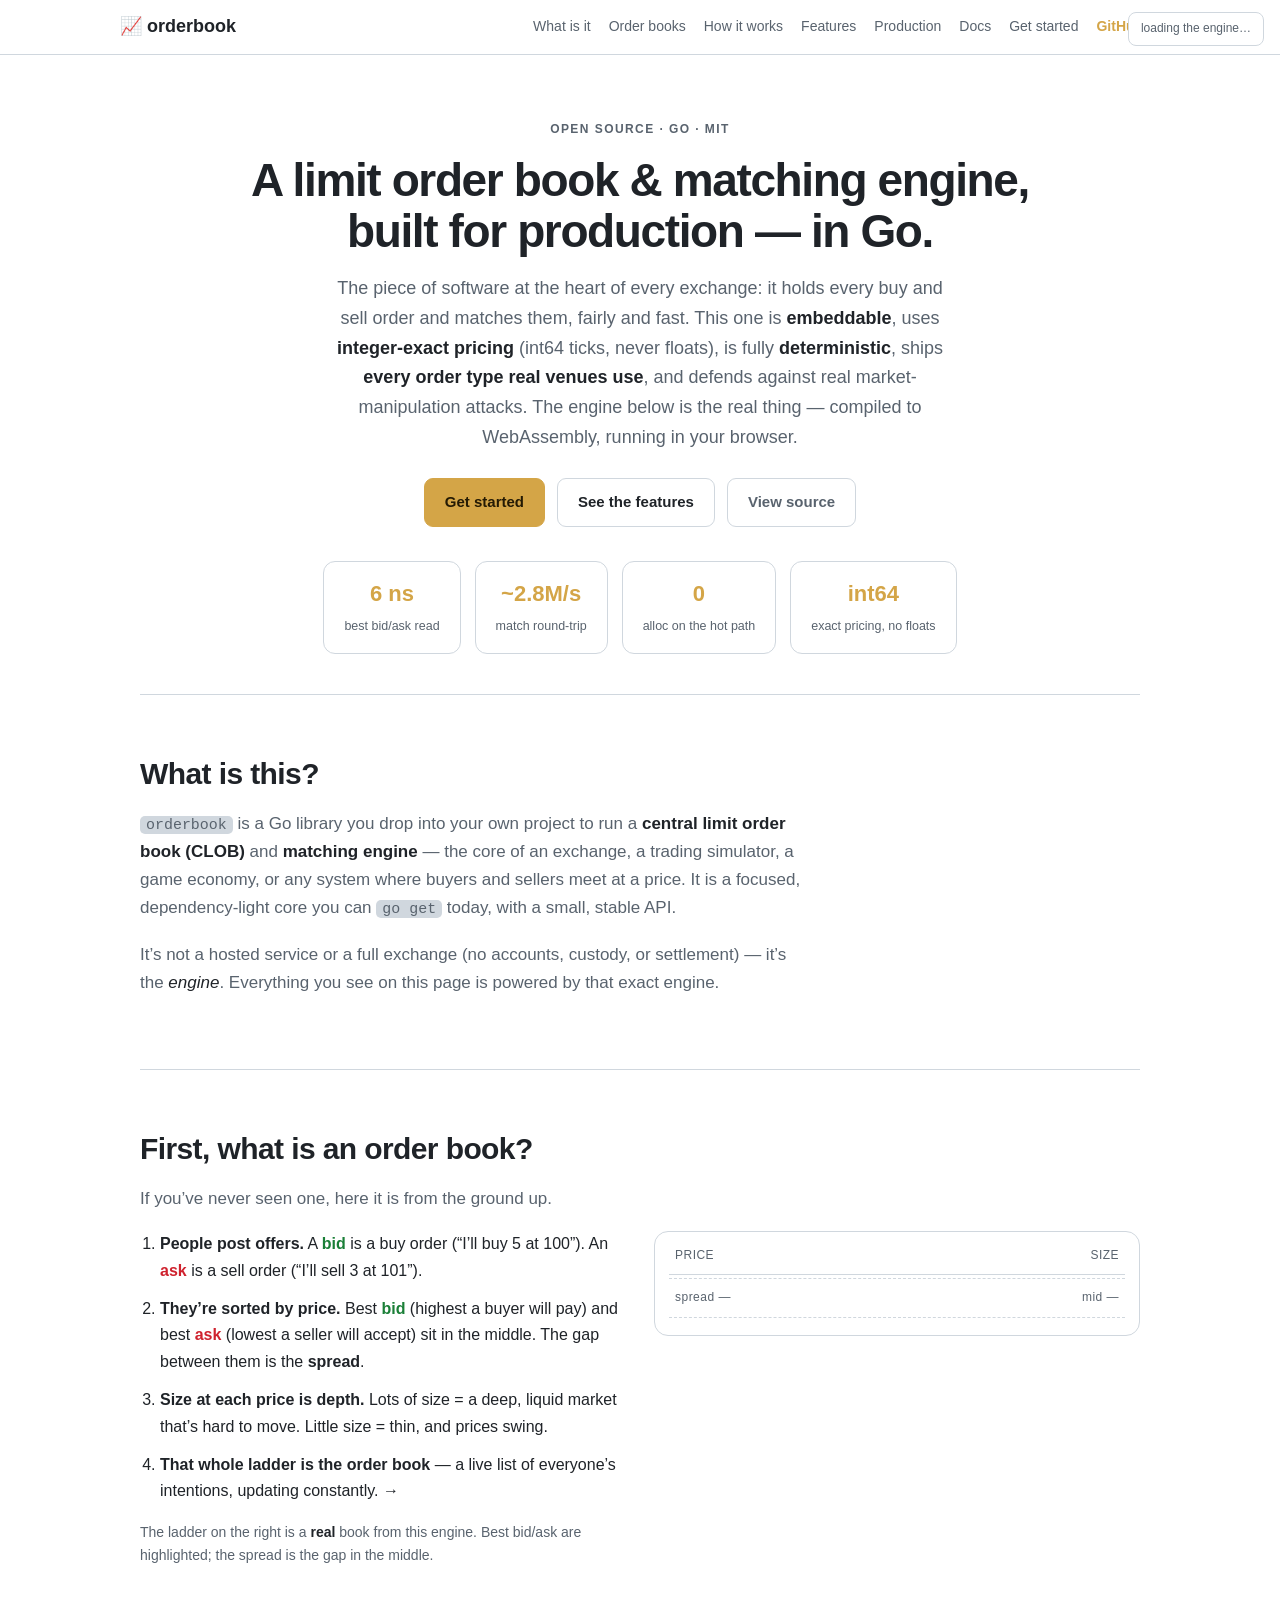
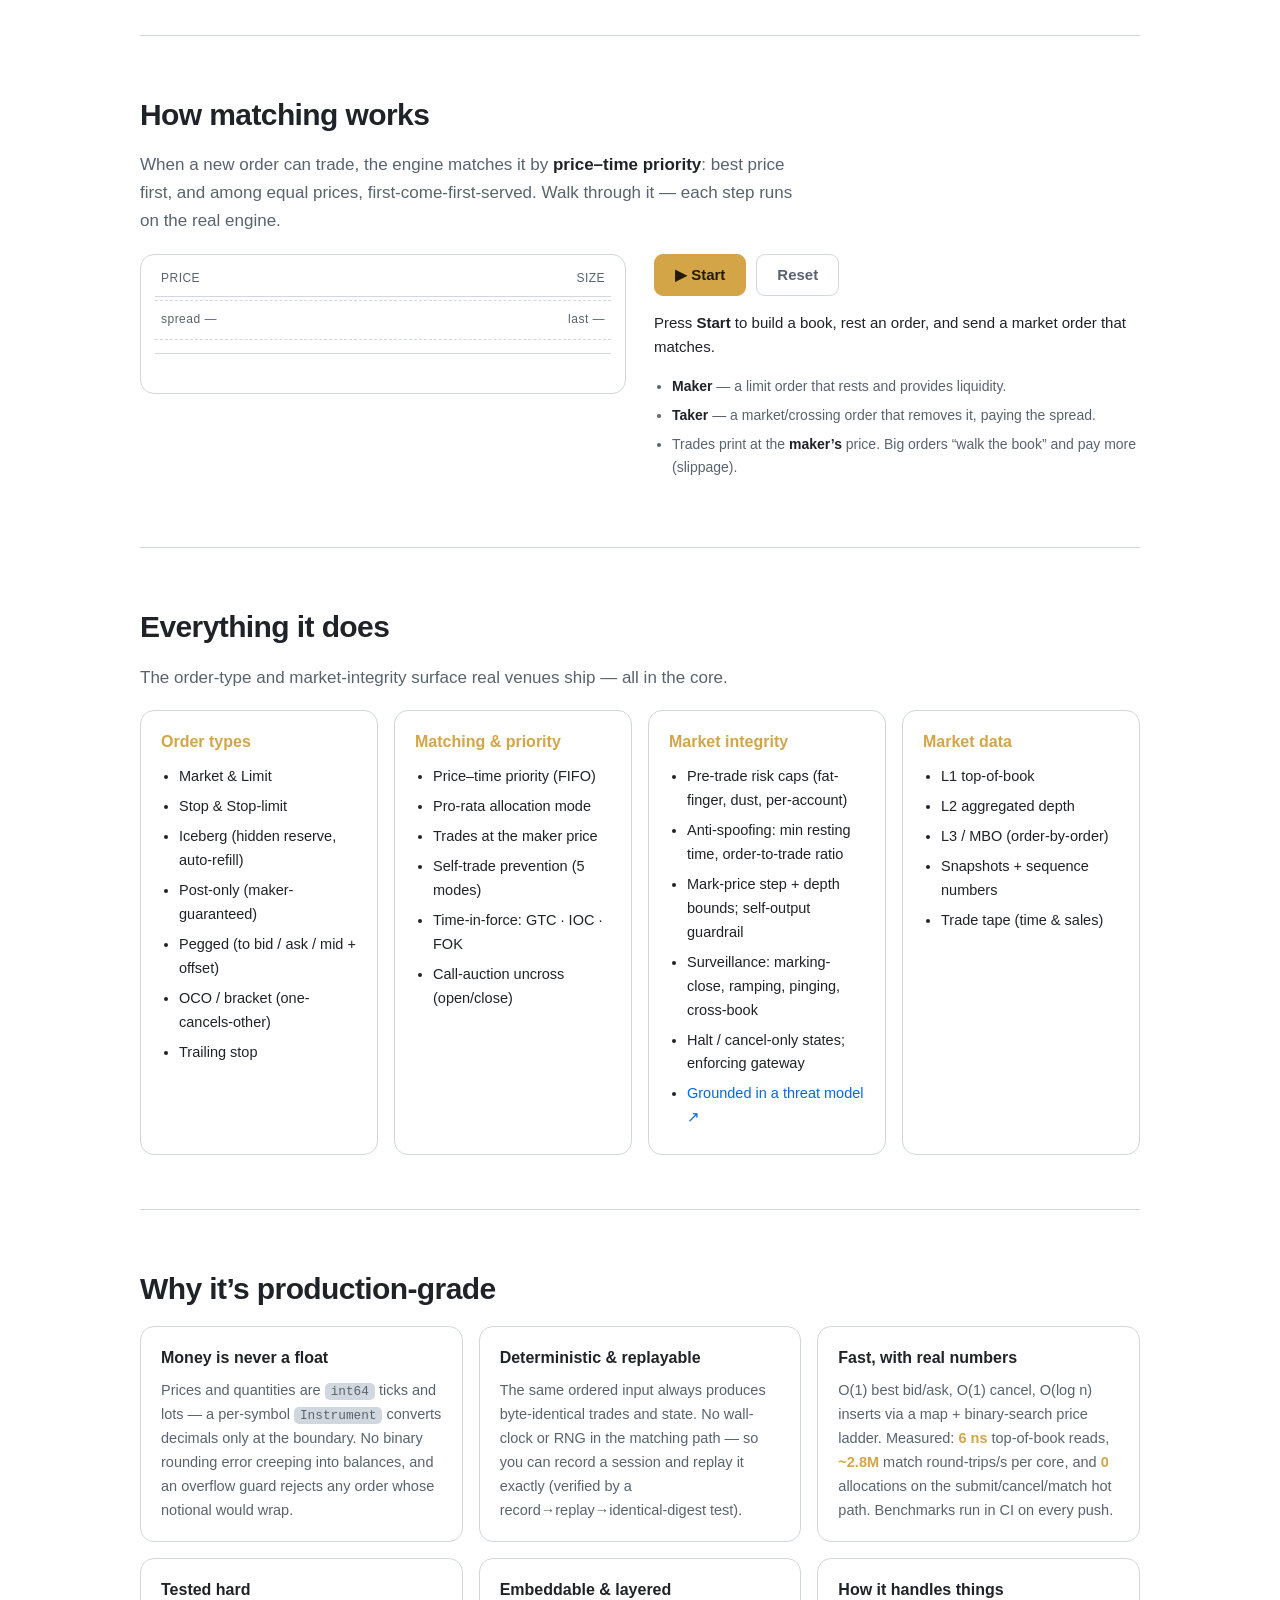
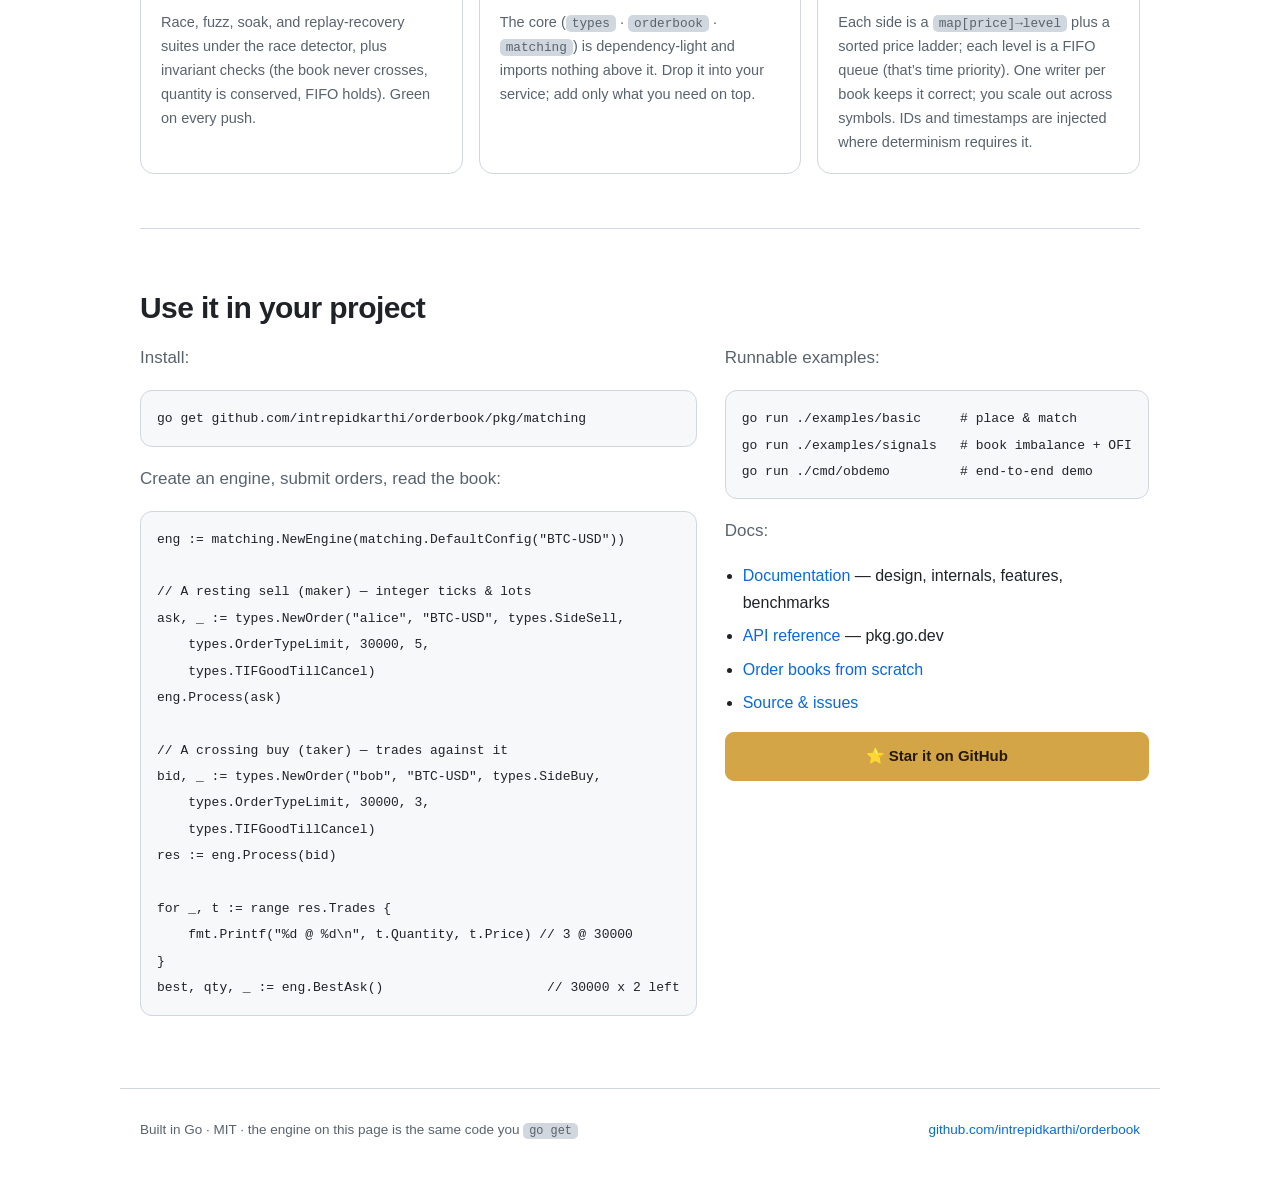
==== web/index.html @ 8e4c9211 "docs(web): modernize the hosted docs + homepage; add full security section The hosted docs.html and " ====
<!doctype html>
<html lang="en">
<head>
  <meta charset="utf-8" />
  <meta name="viewport" content="width=device-width, initial-scale=1" />
  <title>orderbook — a fast, embeddable limit order book &amp; matching engine in Go</title>
  <meta name="description" content="A production-grade central limit order book and matching engine written in Go. Integer-exact (int64), deterministic, every real-world order type, with pre-trade risk and anti-manipulation defenses — and it runs live in your browser via WebAssembly." />
  <link rel="stylesheet" href="style.css" />
</head>
<body>
  <nav class="nav">
    <a class="brand" href="#top">📈 orderbook</a>
    <div class="nav-links">
      <a href="#what">What is it</a>
      <a href="#basics">Order books</a>
      <a href="#matching">How it works</a>
      <a href="#features">Features</a>
      <a href="#production">Production</a>
      <a href="docs.html">Docs</a>
      <a href="#start">Get started</a>
      <a class="nav-gh" href="https://github.com/intrepidkarthi/orderbook">GitHub ★</a>
    </div>
  </nav>

  <header id="top" class="hero">
    <span class="eyebrow">OPEN SOURCE · GO · MIT</span>
    <h1>A limit order book &amp; matching engine,<br />built for production — in Go.</h1>
    <p class="lede">
      The piece of software at the heart of every exchange: it holds every buy and sell
      order and matches them, fairly and fast. This one is <strong>embeddable</strong>,
      uses <strong>integer-exact pricing</strong> (int64 ticks, never floats), is fully
      <strong>deterministic</strong>, ships <strong>every order type real venues use</strong>,
      and defends against real market-manipulation attacks.
      The engine below is the real thing — compiled to WebAssembly, running in your browser.
    </p>
    <div class="hero-cta">
      <a class="btn primary" href="#start">Get started</a>
      <a class="btn" href="#features">See the features</a>
      <a class="btn ghost" href="https://github.com/intrepidkarthi/orderbook">View source</a>
    </div>
    <div class="stat-row">
      <div><b>6&nbsp;ns</b><span>best bid/ask read</span></div>
      <div><b>~2.8M/s</b><span>match round-trip</span></div>
      <div><b>0</b><span>alloc on the hot path</span></div>
      <div><b>int64</b><span>exact pricing, no floats</span></div>
    </div>
  </header>

  <main>
    <!-- WHAT -->
    <section id="what" class="sec">
      <h2>What is this?</h2>
      <p class="sec-lede">
        <code>orderbook</code> is a Go library you drop into your own project to run a
        <strong>central limit order book (CLOB)</strong> and <strong>matching engine</strong> —
        the core of an exchange, a trading simulator, a game economy, or any system where
        buyers and sellers meet at a price. It is a focused, dependency-light core you can
        <code>go get</code> today, with a small, stable API.
      </p>
      <p class="sec-lede">
        It’s not a hosted service or a full exchange (no accounts, custody, or settlement) —
        it’s the <em>engine</em>. Everything you see on this page is powered by that exact engine.
      </p>
    </section>

    <!-- BASICS -->
    <section id="basics" class="sec">
      <h2>First, what is an order book?</h2>
      <p class="sec-lede">If you’ve never seen one, here it is from the ground up.</p>
      <div class="two-col">
        <div>
          <ol class="explain">
            <li><b>People post offers.</b> A <span class="g">bid</span> is a buy order (“I’ll buy 5 at 100”). An <span class="r">ask</span> is a sell order (“I’ll sell 3 at 101”).</li>
            <li><b>They’re sorted by price.</b> Best <span class="g">bid</span> (highest a buyer will pay) and best <span class="r">ask</span> (lowest a seller will accept) sit in the middle. The gap between them is the <b>spread</b>.</li>
            <li><b>Size at each price is depth.</b> Lots of size = a deep, liquid market that’s hard to move. Little size = thin, and prices swing.</li>
            <li><b>That whole ladder is the order book</b> — a live list of everyone’s intentions, updating constantly. →</li>
          </ol>
          <p class="hint">The ladder on the right is a <strong>real</strong> book from this engine. Best bid/ask are highlighted; the spread is the gap in the middle.</p>
        </div>
        <div class="ob-panel">
          <div class="ob-head"><span>PRICE</span><span>SIZE</span></div>
          <div id="ladderAsks" class="ob-side"></div>
          <div class="ob-mid"><span id="obSpread">spread —</span><span id="obMid">mid —</span></div>
          <div id="ladderBids" class="ob-side"></div>
        </div>
      </div>
    </section>

    <!-- MATCHING -->
    <section id="matching" class="sec">
      <h2>How matching works</h2>
      <p class="sec-lede">
        When a new order can trade, the engine matches it by <b>price–time priority</b>:
        best price first, and among equal prices, first-come-first-served. Walk through it —
        each step runs on the real engine.
      </p>
      <div class="two-col">
        <div class="ob-panel">
          <div class="ob-head"><span>PRICE</span><span>SIZE</span></div>
          <div id="mAsks" class="ob-side"></div>
          <div class="ob-mid"><span id="mSpread">spread —</span><span id="mLast">last —</span></div>
          <div id="mBids" class="ob-side"></div>
          <div id="mTape" class="tape"></div>
        </div>
        <div>
          <div class="steps">
            <button id="stepBtn" class="btn primary">▶ Start</button>
            <button id="stepReset" class="btn ghost">Reset</button>
          </div>
          <p id="stepText" class="step-text">Press <b>Start</b> to build a book, rest an order, and send a market order that matches.</p>
          <ul class="mini">
            <li><b>Maker</b> — a limit order that rests and provides liquidity.</li>
            <li><b>Taker</b> — a market/crossing order that removes it, paying the spread.</li>
            <li>Trades print at the <b>maker’s</b> price. Big orders “walk the book” and pay more (slippage).</li>
          </ul>
        </div>
      </div>
    </section>

    <!-- FEATURES -->
    <section id="features" class="sec">
      <h2>Everything it does</h2>
      <p class="sec-lede">The order-type and market-integrity surface real venues ship — all in the core.</p>
      <div class="feat-grid">
        <div class="feat">
          <h3>Order types</h3>
          <ul>
            <li>Market &amp; Limit</li>
            <li>Stop &amp; Stop-limit</li>
            <li>Iceberg (hidden reserve, auto-refill)</li>
            <li>Post-only (maker-guaranteed)</li>
            <li>Pegged (to bid / ask / mid + offset)</li>
            <li>OCO / bracket (one-cancels-other)</li>
            <li>Trailing stop</li>
          </ul>
        </div>
        <div class="feat">
          <h3>Matching &amp; priority</h3>
          <ul>
            <li>Price–time priority (FIFO)</li>
            <li>Pro-rata allocation mode</li>
            <li>Trades at the maker price</li>
            <li>Self-trade prevention (5 modes)</li>
            <li>Time-in-force: GTC · IOC · FOK</li>
            <li>Call-auction uncross (open/close)</li>
          </ul>
        </div>
        <div class="feat">
          <h3>Market integrity</h3>
          <ul>
            <li>Pre-trade risk caps (fat-finger, dust, per-account)</li>
            <li>Anti-spoofing: min resting time, order-to-trade ratio</li>
            <li>Mark-price step + depth bounds; self-output guardrail</li>
            <li>Surveillance: marking-close, ramping, pinging, cross-book</li>
            <li>Halt / cancel-only states; enforcing gateway</li>
            <li><a href="https://github.com/intrepidkarthi/orderbook/blob/main/docs/THREAT-MODEL.md">Grounded in a threat model ↗</a></li>
          </ul>
        </div>
        <div class="feat">
          <h3>Market data</h3>
          <ul>
            <li>L1 top-of-book</li>
            <li>L2 aggregated depth</li>
            <li>L3 / MBO (order-by-order)</li>
            <li>Snapshots + sequence numbers</li>
            <li>Trade tape (time &amp; sales)</li>
          </ul>
        </div>
      </div>
    </section>

    <!-- PRODUCTION -->
    <section id="production" class="sec">
      <h2>Why it’s production-grade</h2>
      <div class="prod-grid">
        <div class="prod">
          <h3>Money is never a float</h3>
          <p>Prices and quantities are <code>int64</code> ticks and lots — a per-symbol
          <code>Instrument</code> converts decimals only at the boundary. No binary rounding
          error creeping into balances, and an overflow guard rejects any order whose notional
          would wrap.</p>
        </div>
        <div class="prod">
          <h3>Deterministic &amp; replayable</h3>
          <p>The same ordered input always produces byte-identical trades and state. No wall-clock
          or RNG in the matching path — so you can record a session and replay it exactly (verified
          by a record→replay→identical-digest test).</p>
        </div>
        <div class="prod">
          <h3>Fast, with real numbers</h3>
          <p>O(1) best bid/ask, O(1) cancel, O(log n) inserts via a map + binary-search price
          ladder. Measured: <b>6&nbsp;ns</b> top-of-book reads, <b>~2.8M</b> match round-trips/s
          per core, and <b>0</b> allocations on the submit/cancel/match hot path. Benchmarks run
          in CI on every push.</p>
        </div>
        <div class="prod">
          <h3>Tested hard</h3>
          <p>Race, fuzz, soak, and replay-recovery suites under the race detector, plus
          invariant checks (the book never crosses, quantity is conserved, FIFO holds). Green
          on every push.</p>
        </div>
        <div class="prod">
          <h3>Embeddable &amp; layered</h3>
          <p>The core (<code>types</code> · <code>orderbook</code> · <code>matching</code>) is
          dependency-light and imports nothing above it. Drop it into your service; add only what
          you need on top.</p>
        </div>
        <div class="prod">
          <h3>How it handles things</h3>
          <p>Each side is a <code>map[price]→level</code> plus a sorted price ladder; each level is
          a FIFO queue (that’s time priority). One writer per book keeps it correct; you scale
          out across symbols. IDs and timestamps are injected where determinism requires it.</p>
        </div>
      </div>
    </section>

    <!-- START -->
    <section id="start" class="sec">
      <h2>Use it in your project</h2>
      <div class="two-col start-col">
        <div>
          <p class="sec-lede">Install:</p>
          <pre class="code"><code>go get github.com/intrepidkarthi/orderbook/pkg/matching</code></pre>
          <p class="sec-lede">Create an engine, submit orders, read the book:</p>
          <pre class="code"><code>eng := matching.NewEngine(matching.DefaultConfig("BTC-USD"))

// A resting sell (maker) — integer ticks &amp; lots
ask, _ := types.NewOrder("alice", "BTC-USD", types.SideSell,
    types.OrderTypeLimit, 30000, 5,
    types.TIFGoodTillCancel)
eng.Process(ask)

// A crossing buy (taker) — trades against it
bid, _ := types.NewOrder("bob", "BTC-USD", types.SideBuy,
    types.OrderTypeLimit, 30000, 3,
    types.TIFGoodTillCancel)
res := eng.Process(bid)

for _, t := range res.Trades {
    fmt.Printf("%d @ %d\n", t.Quantity, t.Price) // 3 @ 30000
}
best, qty, _ := eng.BestAsk()                     // 30000 x 2 left</code></pre>
        </div>
        <div>
          <p class="sec-lede">Runnable examples:</p>
          <pre class="code"><code>go run ./examples/basic     # place &amp; match
go run ./examples/signals   # book imbalance + OFI
go run ./cmd/obdemo         # end-to-end demo</code></pre>
          <p class="sec-lede">Docs:</p>
          <ul class="doclist">
            <li><a href="docs.html">Documentation</a> — design, internals, features, benchmarks</li>
            <li><a href="https://pkg.go.dev/github.com/intrepidkarthi/orderbook">API reference</a> — pkg.go.dev</li>
            <li><a href="https://github.com/intrepidkarthi/orderbook/blob/main/docs/LEARN.md">Order books from scratch</a></li>
            <li><a href="https://github.com/intrepidkarthi/orderbook">Source &amp; issues</a></li>
          </ul>
          <a class="btn primary wide" href="https://github.com/intrepidkarthi/orderbook">⭐ Star it on GitHub</a>
        </div>
      </div>
    </section>
  </main>

  <div id="loading" class="loading">loading the engine…</div>

  <footer class="foot">
    <span>Built in Go · MIT · the engine on this page is the same code you <code>go get</code></span>
    <a href="https://github.com/intrepidkarthi/orderbook">github.com/intrepidkarthi/orderbook</a>
  </footer>

  <script src="wasm_exec.js"></script>
  <script src="app.js"></script>
</body>
</html>
---- web/style.css ----
:root {
  --bg: #0d1117; --bg2: #161b22; --card: #161b22; --line: #21262d;
  --fg: #e6edf3; --muted: #8b949e;
  --bid: #3fb950; --ask: #f85149; --gold: #d4a547; --link: #58a6ff;
  --bidDim: rgba(63,185,80,.14); --askDim: rgba(248,81,73,.13);
  --maxw: 1040px;
}
@media (prefers-color-scheme: light) {
  :root {
    --bg: #ffffff; --bg2: #f6f8fa; --card: #ffffff; --line: #d0d7de;
    --fg: #1f2328; --muted: #59636e; --link: #0969da;
    --bidDim: rgba(31,136,61,.10); --askDim: rgba(207,34,46,.09);
    --bid: #1a7f37; --ask: #cf222e;
  }
}
:root[data-theme="dark"] { --bg:#0d1117; --bg2:#161b22; --card:#161b22; --line:#21262d; --fg:#e6edf3; --muted:#8b949e; }
:root[data-theme="light"] { --bg:#fff; --bg2:#f6f8fa; --card:#fff; --line:#d0d7de; --fg:#1f2328; --muted:#59636e; --link:#0969da; }

* { box-sizing: border-box; }
html { scroll-behavior: smooth; scroll-padding-top: 64px; }
body {
  margin: 0; background: var(--bg); color: var(--fg);
  font: 16px/1.65 -apple-system, BlinkMacSystemFont, "Segoe UI", Roboto, Helvetica, Arial, sans-serif;
  -webkit-font-smoothing: antialiased;
}
a { color: var(--link); text-decoration: none; }
a:hover { text-decoration: underline; }
code { font-family: ui-monospace, SFMono-Regular, Menlo, monospace; font-size: .88em; background: var(--line); padding: 1px 6px; border-radius: 5px; }
b, strong { color: var(--fg); font-weight: 650; }

/* nav */
.nav {
  position: sticky; top: 0; z-index: 50; display: flex; align-items: center; justify-content: space-between;
  gap: 16px; padding: 12px max(20px, calc((100% - var(--maxw)) / 2));
  background: color-mix(in srgb, var(--bg) 82%, transparent); backdrop-filter: blur(10px);
  border-bottom: 1px solid var(--line);
}
.brand { font-weight: 700; font-size: 18px; color: var(--fg); }
.nav-links { display: flex; gap: 18px; align-items: center; font-size: 14px; flex-wrap: wrap; }
.nav-links a { color: var(--muted); }
.nav-links a:hover { color: var(--fg); text-decoration: none; }
.nav-gh { color: var(--gold) !important; font-weight: 600; }
@media (max-width: 760px) { .nav-links a:not(.nav-gh) { display: none; } }

/* layout */
main, .hero { max-width: var(--maxw); margin: 0 auto; padding: 0 20px; }
.sec { padding: 54px 0; border-top: 1px solid var(--line); }
.sec h2 { font-size: 30px; letter-spacing: -.02em; margin: 0 0 12px; }
.sec-lede { color: var(--muted); font-size: 17px; max-width: 70ch; margin: 0 0 18px; }
.sec-lede strong, .sec-lede em { color: var(--fg); }

/* hero */
.hero { padding-top: 60px; padding-bottom: 40px; text-align: center; }
.eyebrow { font-size: 12px; letter-spacing: .12em; color: var(--muted); font-weight: 600; }
.hero h1 { font-size: 46px; line-height: 1.1; letter-spacing: -.03em; margin: 14px 0 18px; }
.lede { color: var(--muted); font-size: 18px; max-width: 62ch; margin: 0 auto 26px; }
.lede strong { color: var(--fg); }
.hero-cta { display: flex; gap: 12px; justify-content: center; flex-wrap: wrap; }
.btn { display: inline-block; font-size: 15px; font-weight: 600; padding: 11px 20px; border-radius: 9px;
  border: 1px solid var(--line); color: var(--fg); background: var(--card); cursor: pointer; transition: filter .15s, transform .05s; }
.btn:hover { filter: brightness(1.08); text-decoration: none; }
.btn:active { transform: translateY(1px); }
.btn.primary { background: var(--gold); border-color: var(--gold); color: #241a04; }
.btn.ghost { background: transparent; color: var(--muted); }
.btn.wide { display: block; text-align: center; margin-top: 14px; }
@media (max-width: 640px) { .hero h1 { font-size: 32px; } }

.stat-row { display: flex; gap: 14px; justify-content: center; flex-wrap: wrap; margin-top: 34px; }
.stat-row div { background: var(--card); border: 1px solid var(--line); border-radius: 12px; padding: 14px 20px; min-width: 130px; }
.stat-row b { display: block; font-size: 22px; color: var(--gold); }
.stat-row span { font-size: 12.5px; color: var(--muted); }

/* two-column */
.two-col { display: grid; grid-template-columns: 1fr 1fr; gap: 28px; align-items: start; }
@media (max-width: 820px) { .two-col { grid-template-columns: 1fr; } }
.explain { margin: 0 0 16px; padding-left: 20px; }
.explain li { margin: 0 0 12px; color: var(--fg); }
.explain .g { color: var(--bid); font-weight: 600; } .explain .r { color: var(--ask); font-weight: 600; }
.hint { color: var(--muted); font-size: 14px; }

/* order book panel */
.ob-panel { background: var(--card); border: 1px solid var(--line); border-radius: 14px; padding: 14px; }
.ob-head, .ob-mid { display: flex; justify-content: space-between; color: var(--muted); font-size: 12px; letter-spacing: .04em; }
.ob-head { padding: 0 6px 8px; border-bottom: 1px solid var(--line); }
.ob-mid { padding: 9px 6px; margin: 3px 0; border-top: 1px dashed var(--line); border-bottom: 1px dashed var(--line); font-variant-numeric: tabular-nums; }
.ob-side { display: flex; flex-direction: column; }
.ob-row { position: relative; display: flex; justify-content: space-between; padding: 4px 6px; font-variant-numeric: tabular-nums; font-size: 14px; border-radius: 5px; overflow: hidden; }
.ob-row .p { z-index: 1; font-weight: 600; } .ob-row .s { z-index: 1; color: var(--muted); }
.ob-row .bar { position: absolute; top: 0; right: 0; height: 100%; width: 0; transition: width .4s cubic-bezier(.22,.61,.36,1); }
.ob-side.a .p { color: var(--ask); } .ob-side.a .bar { background: var(--askDim); }
.ob-side.b .p { color: var(--bid); } .ob-side.b .bar { background: var(--bidDim); }
.ob-row.best .p { text-shadow: 0 0 8px currentColor; }
.ob-row.hit { animation: hit .5s ease; }
@keyframes hit { from { background: var(--gold); } to { background: transparent; } }
.tape { margin-top: 10px; border-top: 1px solid var(--line); padding-top: 8px; min-height: 26px; font-size: 13px; font-variant-numeric: tabular-nums; }
.tape .t { display: flex; justify-content: space-between; padding: 1px 4px; animation: fadein .4s ease; }
.tape .t.buy { color: var(--bid); } .tape .t.sell { color: var(--ask); }
@keyframes fadein { from { opacity: 0; } }

.steps { display: flex; gap: 10px; margin-bottom: 14px; }
.step-text { font-size: 15px; min-height: 48px; }
.mini { color: var(--muted); font-size: 14px; padding-left: 18px; }
.mini li { margin: 6px 0; }

/* features */
.feat-grid { display: grid; grid-template-columns: repeat(auto-fit, minmax(230px, 1fr)); gap: 16px; }
.feat { background: var(--card); border: 1px solid var(--line); border-radius: 14px; padding: 18px 20px; }
.feat h3 { margin: 0 0 10px; font-size: 16px; color: var(--gold); }
.feat ul { margin: 0; padding-left: 18px; }
.feat li { margin: 6px 0; font-size: 14.5px; }

/* production */
.prod-grid { display: grid; grid-template-columns: repeat(auto-fit, minmax(280px, 1fr)); gap: 16px; }
.prod { background: var(--card); border: 1px solid var(--line); border-radius: 14px; padding: 18px 20px; }
.prod h3 { margin: 0 0 8px; font-size: 16px; }
.prod p { margin: 0; color: var(--muted); font-size: 14.5px; }
.prod b { color: var(--gold); }

/* code */
.code { background: var(--bg2); border: 1px solid var(--line); border-radius: 12px; padding: 14px 16px; overflow-x: auto; margin: 0 0 18px; }
.code code { background: none; padding: 0; font-size: 13px; line-height: 1.6; color: var(--fg); white-space: pre; }
.doclist { padding-left: 18px; } .doclist li { margin: 7px 0; }
.start-col { align-items: start; }

/* footer + loading */
.foot { max-width: var(--maxw); margin: 0 auto; padding: 30px 20px 50px; display: flex; justify-content: space-between; gap: 12px; flex-wrap: wrap; color: var(--muted); font-size: 13.5px; border-top: 1px solid var(--line); }
.loading { position: fixed; top: 12px; right: 16px; z-index: 60; background: var(--card); border: 1px solid var(--line); border-radius: 8px; padding: 6px 12px; font-size: 12px; color: var(--muted); }
.loading.done { display: none; }

/* ---------- docs page (deliberately plain & text-first) ---------- */
.docs-top { position: sticky; top: 0; z-index: 40; display: flex; align-items: center; justify-content: space-between;
  padding: 12px 28px; border-bottom: 1px solid var(--line); background: color-mix(in srgb, var(--bg) 88%, transparent); backdrop-filter: blur(8px); }
.docs-toplinks { display: flex; gap: 20px; font-size: 14px; }
.docs-toplinks a { color: var(--muted); } .docs-toplinks a:hover { color: var(--fg); text-decoration: none; }

.docs { display: grid; grid-template-columns: 230px minmax(0, 1fr); gap: 40px; max-width: 1020px; margin: 0 auto; padding: 0 28px; }
@media (max-width: 800px) { .docs { grid-template-columns: 1fr; } .docs-nav { display: none; } }

.docs-nav { position: sticky; top: 64px; align-self: start; height: calc(100vh - 80px); overflow-y: auto; padding: 28px 0; }
.docs-nav nav { display: flex; flex-direction: column; gap: 2px; }
.docs-nav-title { font-size: 11px; letter-spacing: .1em; text-transform: uppercase; color: var(--muted); margin-bottom: 10px; }
.docs-nav a { color: var(--muted); font-size: 14px; padding: 5px 12px; border-left: 2px solid transparent; }
.docs-nav a:hover { color: var(--fg); text-decoration: none; }
.docs-nav a.on { color: var(--fg); border-left-color: var(--gold); }

.docs-main { max-width: 720px; padding: 30px 0 90px; }
.docs-main h1 { font-size: 30px; letter-spacing: -.02em; margin: 0 0 16px; }
.docs-main h2 { font-size: 22px; letter-spacing: -.01em; margin: 46px 0 12px; padding-top: 10px; border-top: 1px solid var(--line); }
.docs-main h3 { font-size: 16px; margin: 26px 0 8px; }
.docs-main p { margin: 0 0 14px; }
.docs-main ul { margin: 0 0 14px; padding-left: 22px; } .docs-main li { margin: 6px 0; }
.docs-main a { color: var(--link); }
.docs-main section { scroll-margin-top: 76px; }

.tbl { width: 100%; border-collapse: collapse; margin: 4px 0 18px; font-size: 14.5px; }
.tbl th, .tbl td { text-align: left; padding: 9px 12px; border-bottom: 1px solid var(--line); vertical-align: top; }
.tbl th { color: var(--muted); font-weight: 600; font-size: 12.5px; letter-spacing: .03em; }
.tbl td:first-child { white-space: nowrap; font-weight: 600; }
.tbl td:nth-child(2), .tbl td:nth-child(3) { font-variant-numeric: tabular-nums; }
.diagram { background: var(--bg2); border: 1px solid var(--line); border-radius: 10px; padding: 16px; overflow-x: auto; margin: 0 0 16px; }
.diagram code { background: none; padding: 0; font-size: 12.5px; line-height: 1.7; color: var(--muted); white-space: pre; }
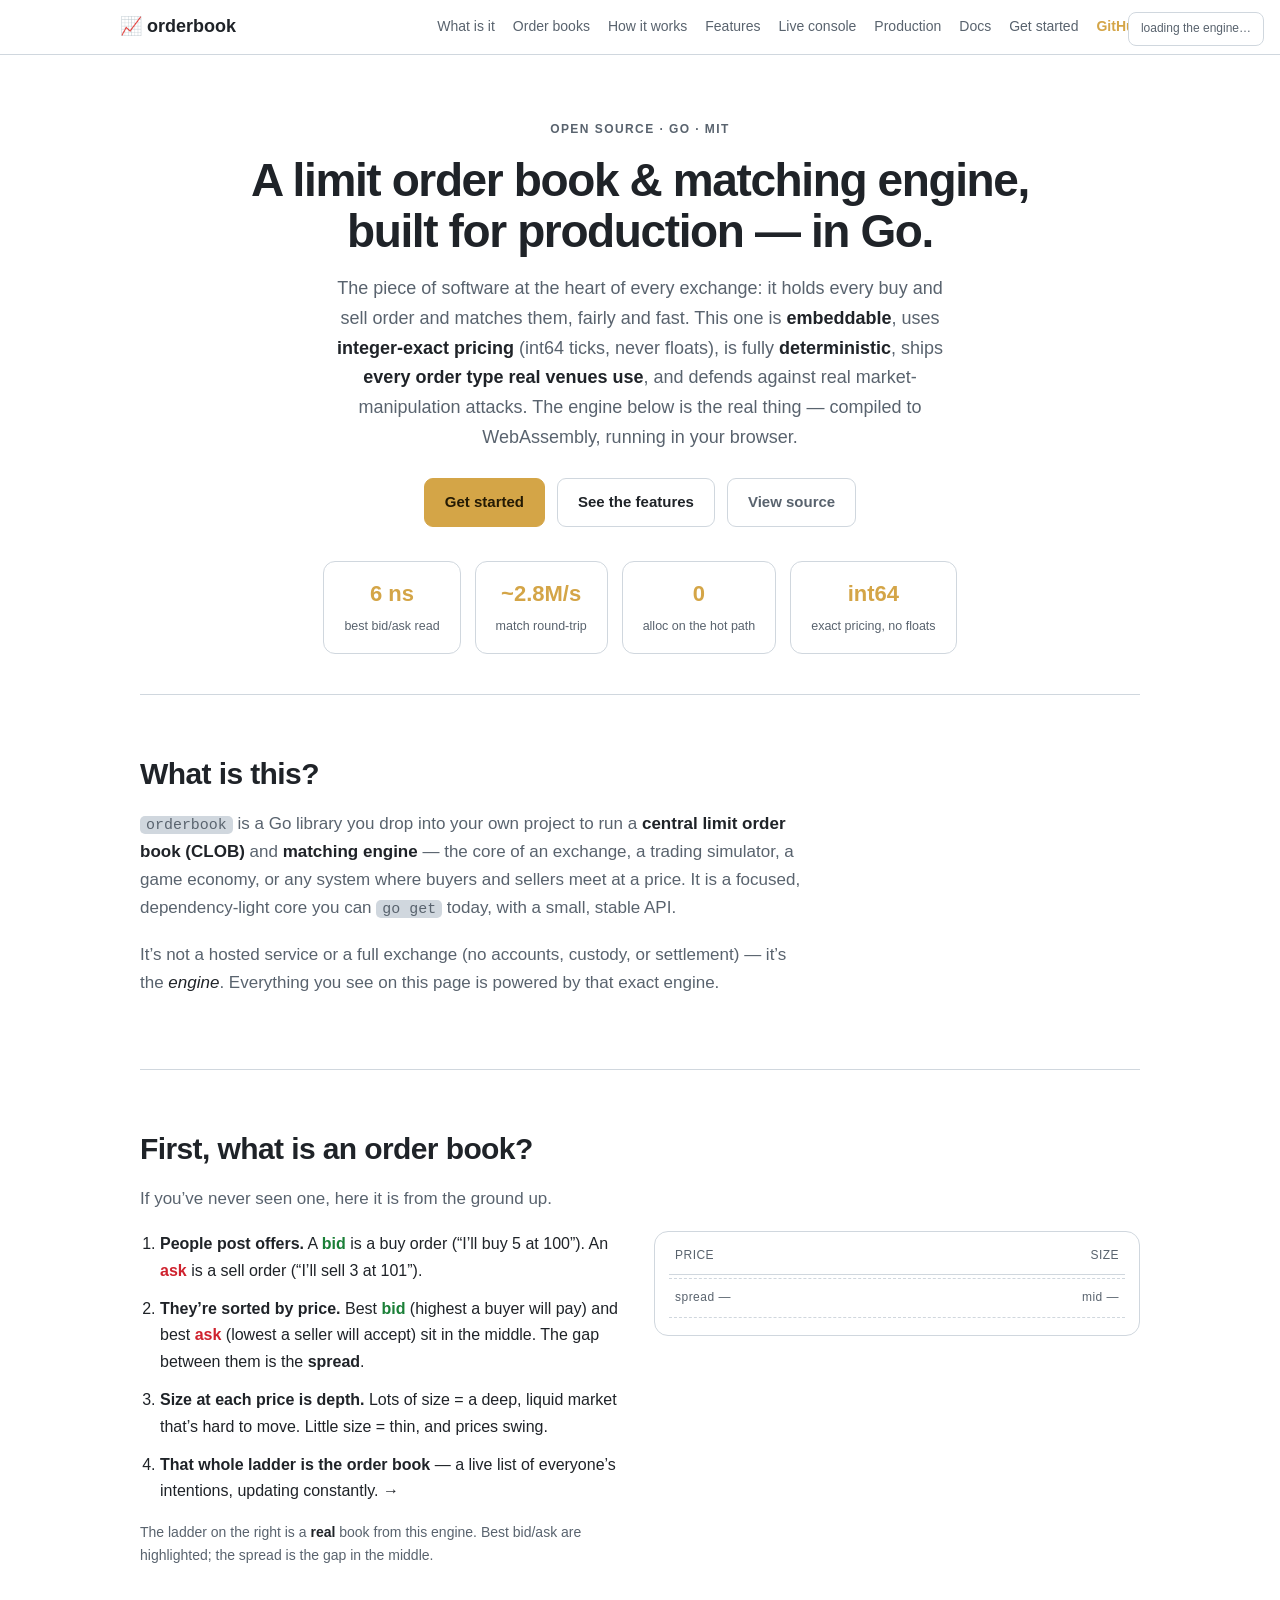
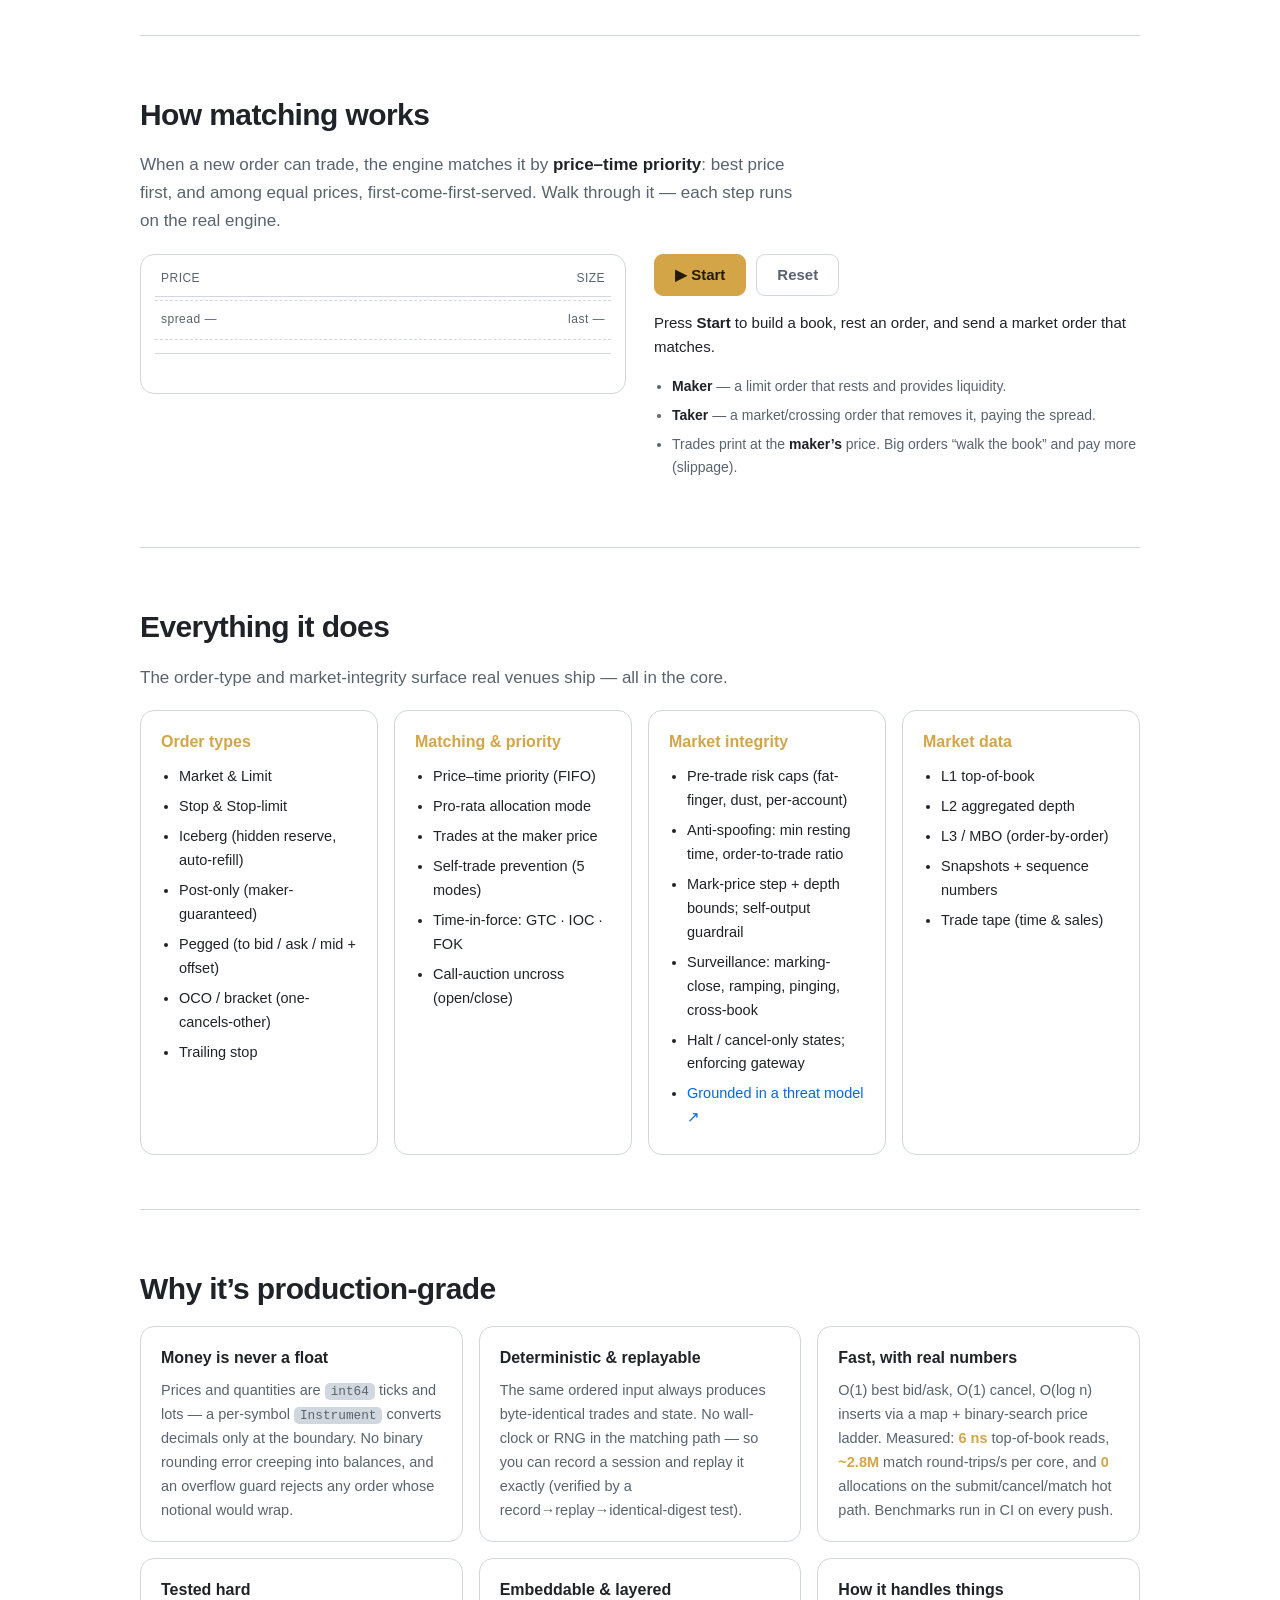
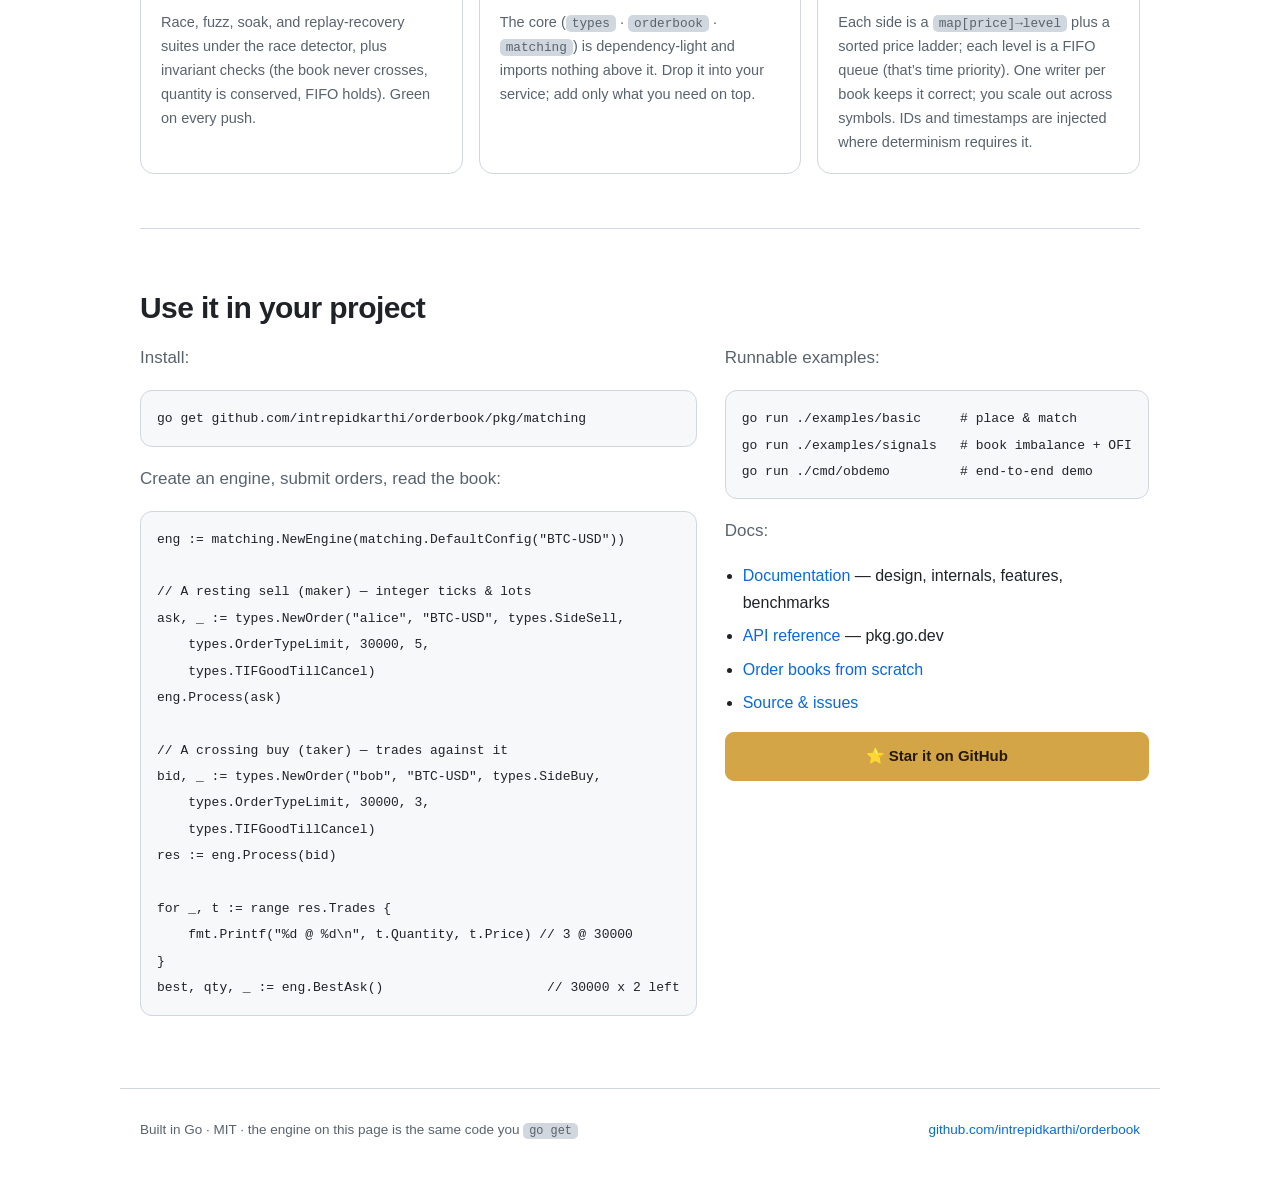
==== commit 8d7fde6d: "feat(web): the live console — every panel titled by the call that produced it The VisualHFT idea in " ====
--- a/web/index.html
+++ b/web/index.html
@@ -15,6 +15,7 @@
       <a href="#basics">Order books</a>
       <a href="#matching">How it works</a>
       <a href="#features">Features</a>
+      <a href="console.html">Live console</a>
       <a href="#production">Production</a>
       <a href="docs.html">Docs</a>
       <a href="#start">Get started</a>
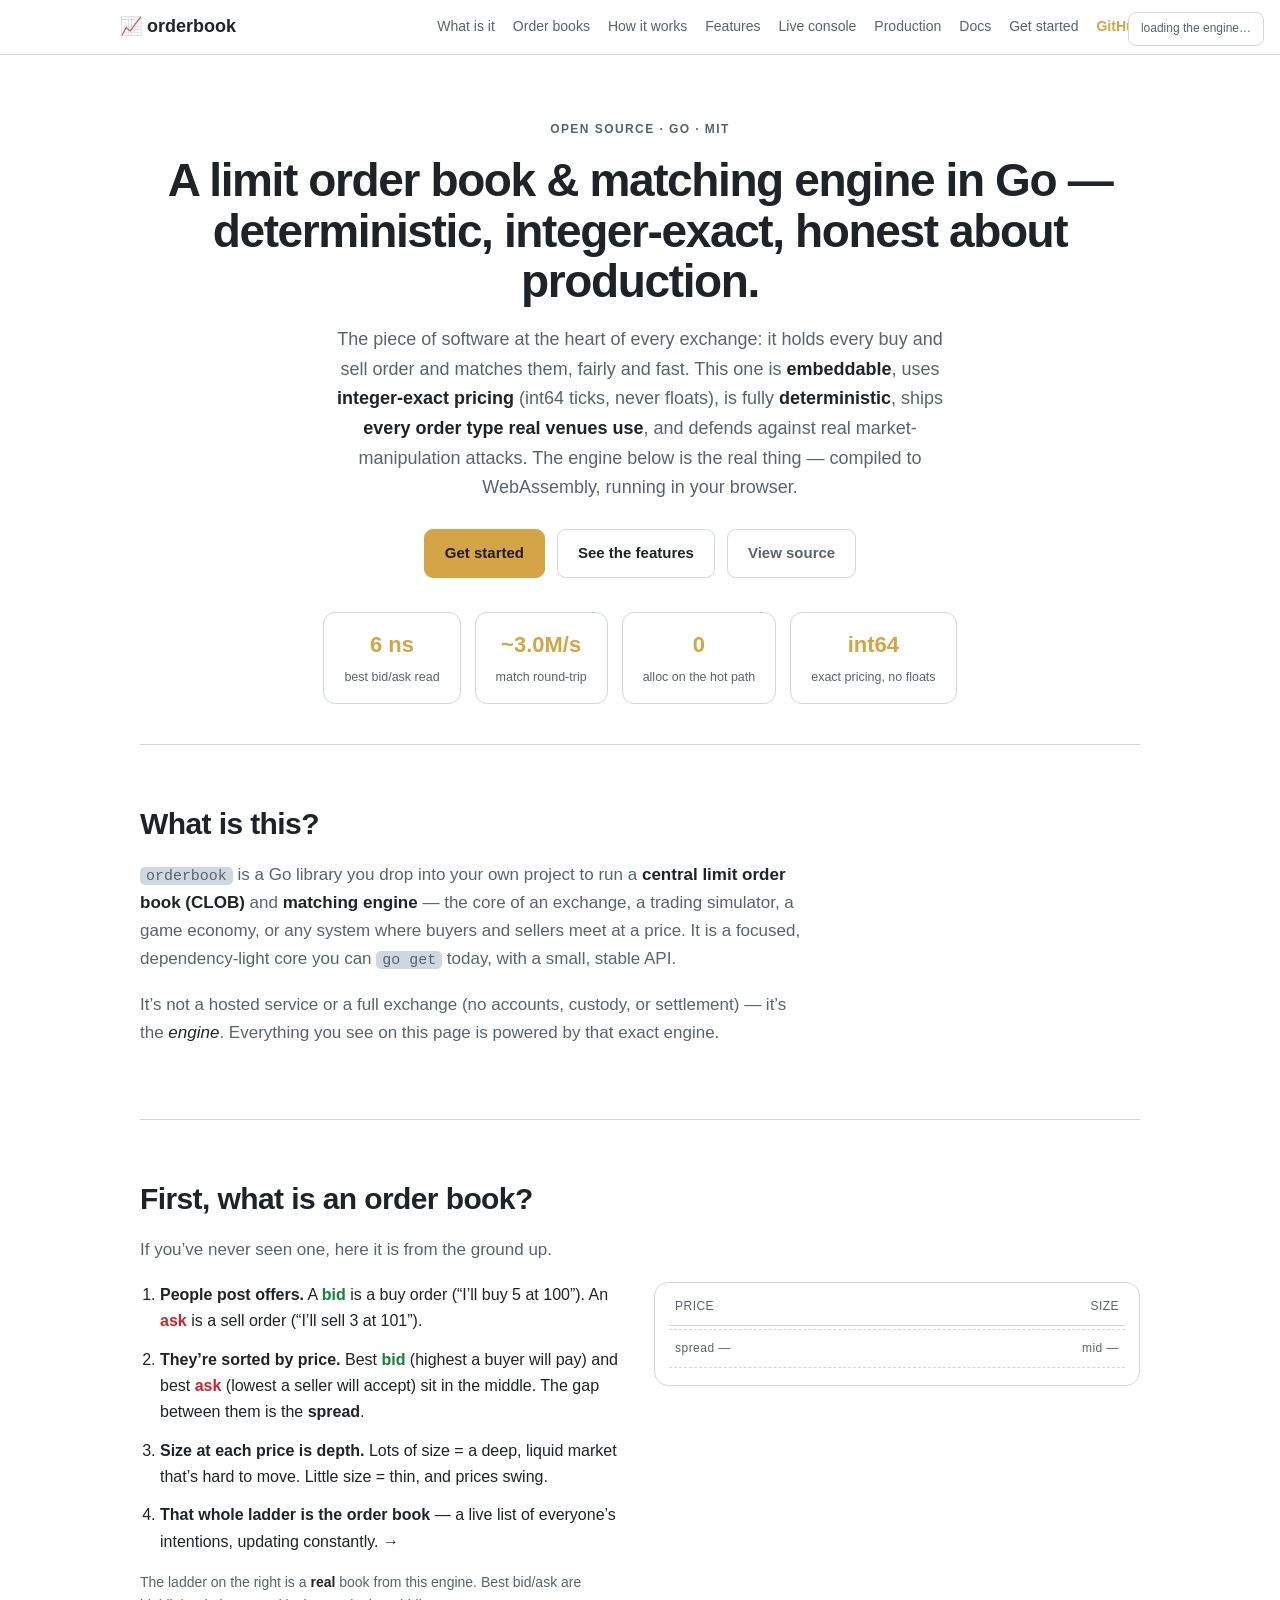
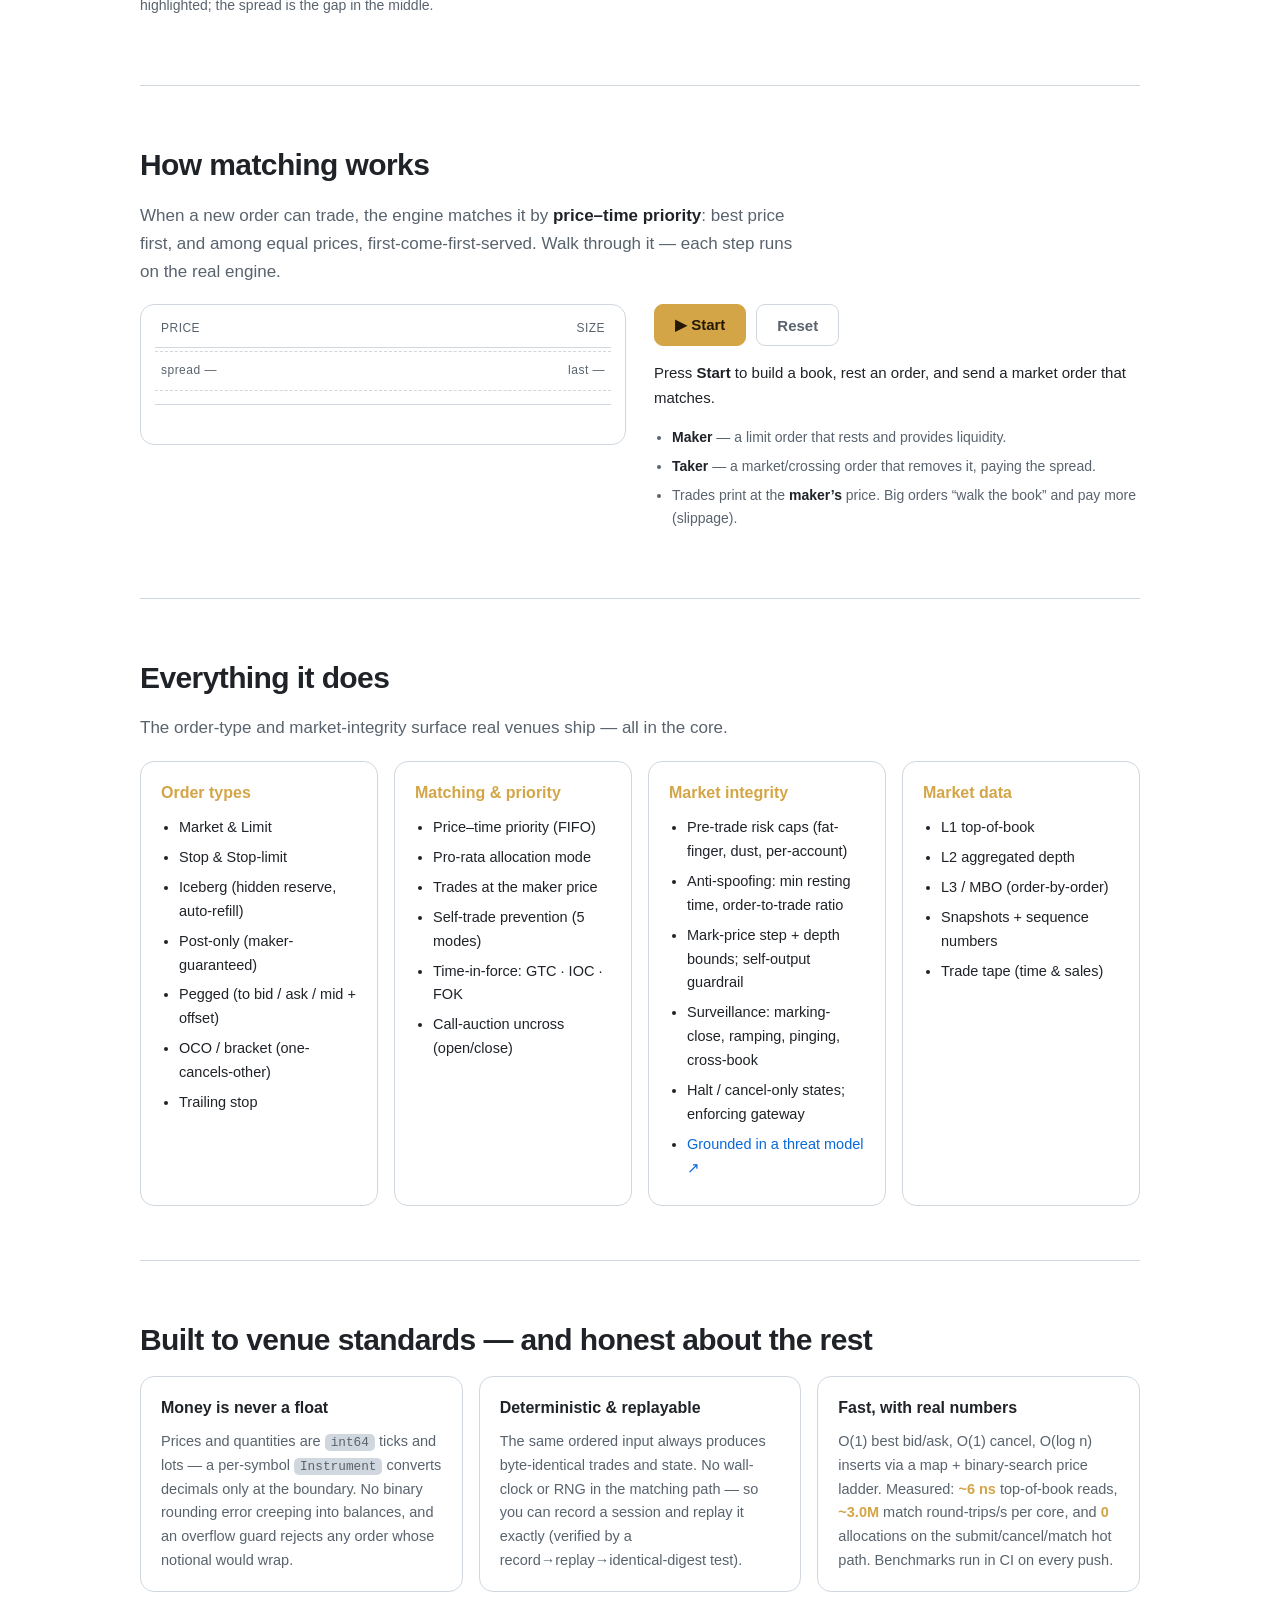
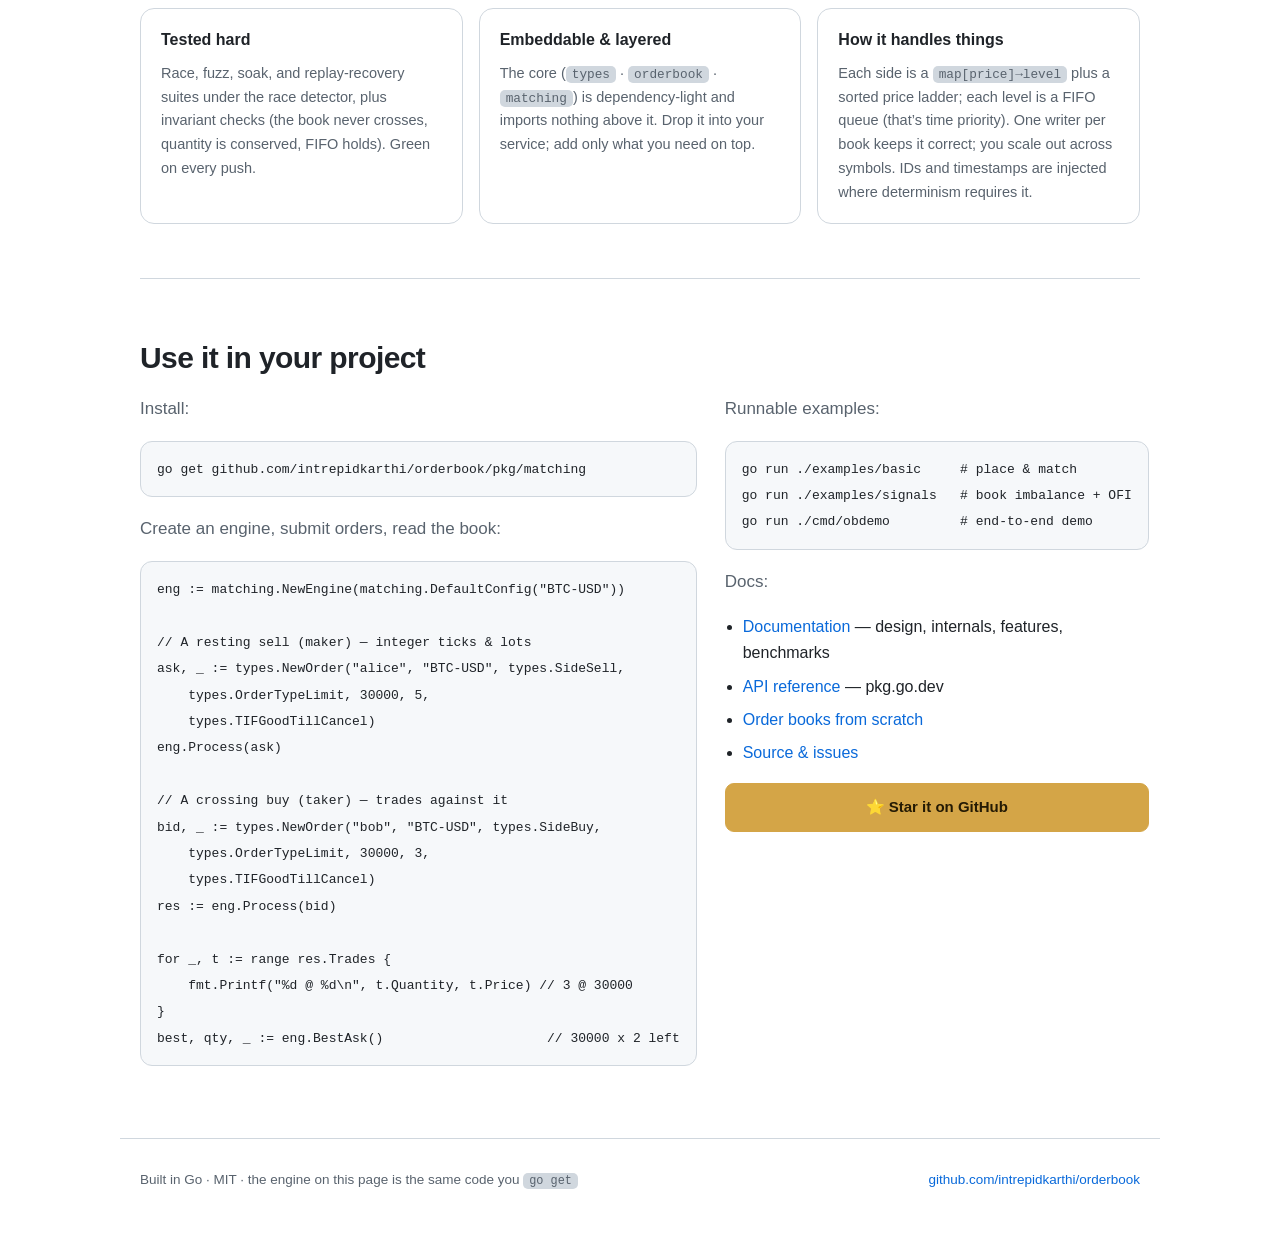
==== commit 4a70bb9f: "docs: retire 'production-grade' from every header — the claim fails our own tests Three ways. PRODUC" ====
--- a/web/index.html
+++ b/web/index.html
@@ -4,7 +4,7 @@
   <meta charset="utf-8" />
   <meta name="viewport" content="width=device-width, initial-scale=1" />
   <title>orderbook — a fast, embeddable limit order book &amp; matching engine in Go</title>
-  <meta name="description" content="A production-grade central limit order book and matching engine written in Go. Integer-exact (int64), deterministic, every real-world order type, with pre-trade risk and anti-manipulation defenses — and it runs live in your browser via WebAssembly." />
+  <meta name="description" content="A central limit order book and matching engine written in Go. Integer-exact (int64), deterministic, every real-world order type, with pre-trade risk and anti-manipulation defenses — and it runs live in your browser via WebAssembly." />
   <link rel="stylesheet" href="style.css" />
 </head>
 <body>
@@ -25,7 +25,7 @@
 
   <header id="top" class="hero">
     <span class="eyebrow">OPEN SOURCE · GO · MIT</span>
-    <h1>A limit order book &amp; matching engine,<br />built for production — in Go.</h1>
+    <h1>A limit order book &amp; matching engine in Go —<br />deterministic, integer-exact, honest about production.</h1>
     <p class="lede">
       The piece of software at the heart of every exchange: it holds every buy and sell
       order and matches them, fairly and fast. This one is <strong>embeddable</strong>,
@@ -41,7 +41,7 @@
     </div>
     <div class="stat-row">
       <div><b>6&nbsp;ns</b><span>best bid/ask read</span></div>
-      <div><b>~2.8M/s</b><span>match round-trip</span></div>
+      <div><b>~3.0M/s</b><span>match round-trip</span></div>
       <div><b>0</b><span>alloc on the hot path</span></div>
       <div><b>int64</b><span>exact pricing, no floats</span></div>
     </div>
@@ -172,7 +172,7 @@
 
     <!-- PRODUCTION -->
     <section id="production" class="sec">
-      <h2>Why it’s production-grade</h2>
+      <h2>Built to venue standards — and honest about the rest</h2>
       <div class="prod-grid">
         <div class="prod">
           <h3>Money is never a float</h3>
@@ -190,7 +190,7 @@
         <div class="prod">
           <h3>Fast, with real numbers</h3>
           <p>O(1) best bid/ask, O(1) cancel, O(log n) inserts via a map + binary-search price
-          ladder. Measured: <b>6&nbsp;ns</b> top-of-book reads, <b>~2.8M</b> match round-trips/s
+          ladder. Measured: <b>~6&nbsp;ns</b> top-of-book reads, <b>~3.0M</b> match round-trips/s
           per core, and <b>0</b> allocations on the submit/cancel/match hot path. Benchmarks run
           in CI on every push.</p>
         </div>
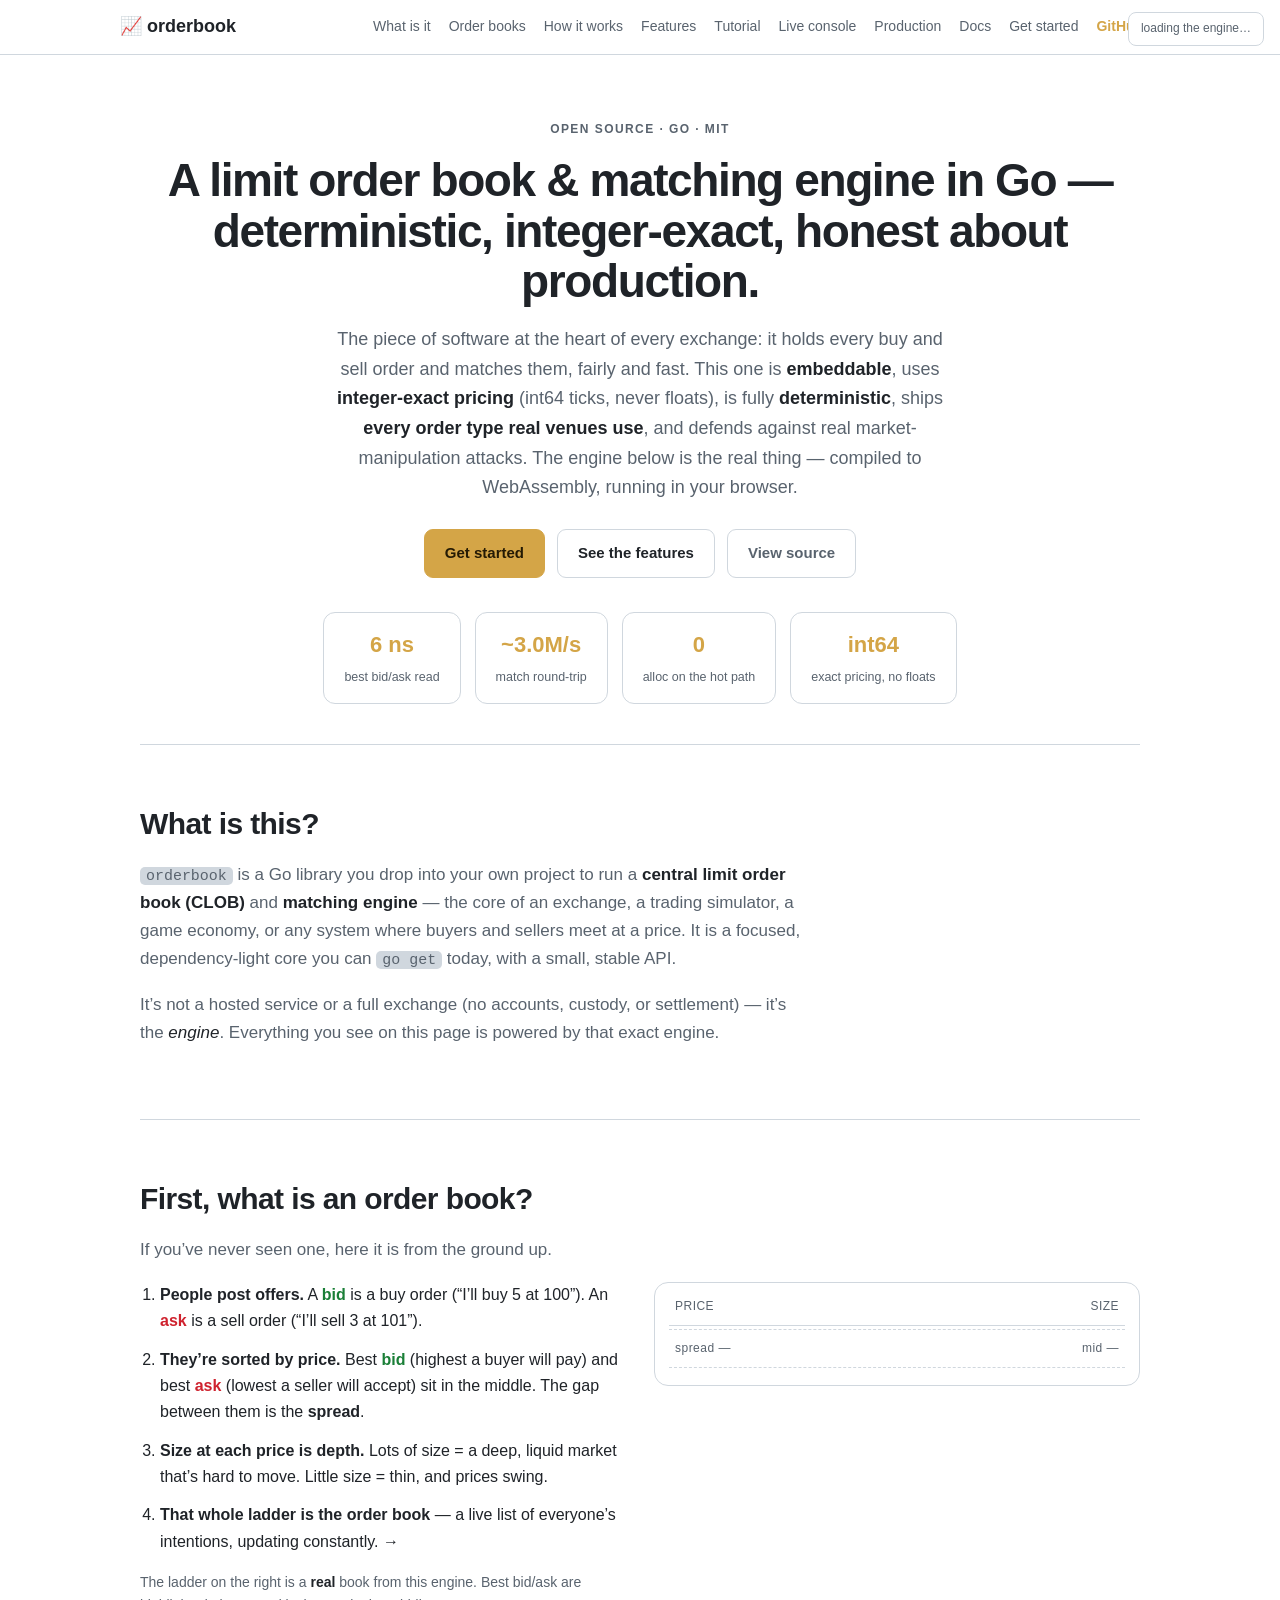
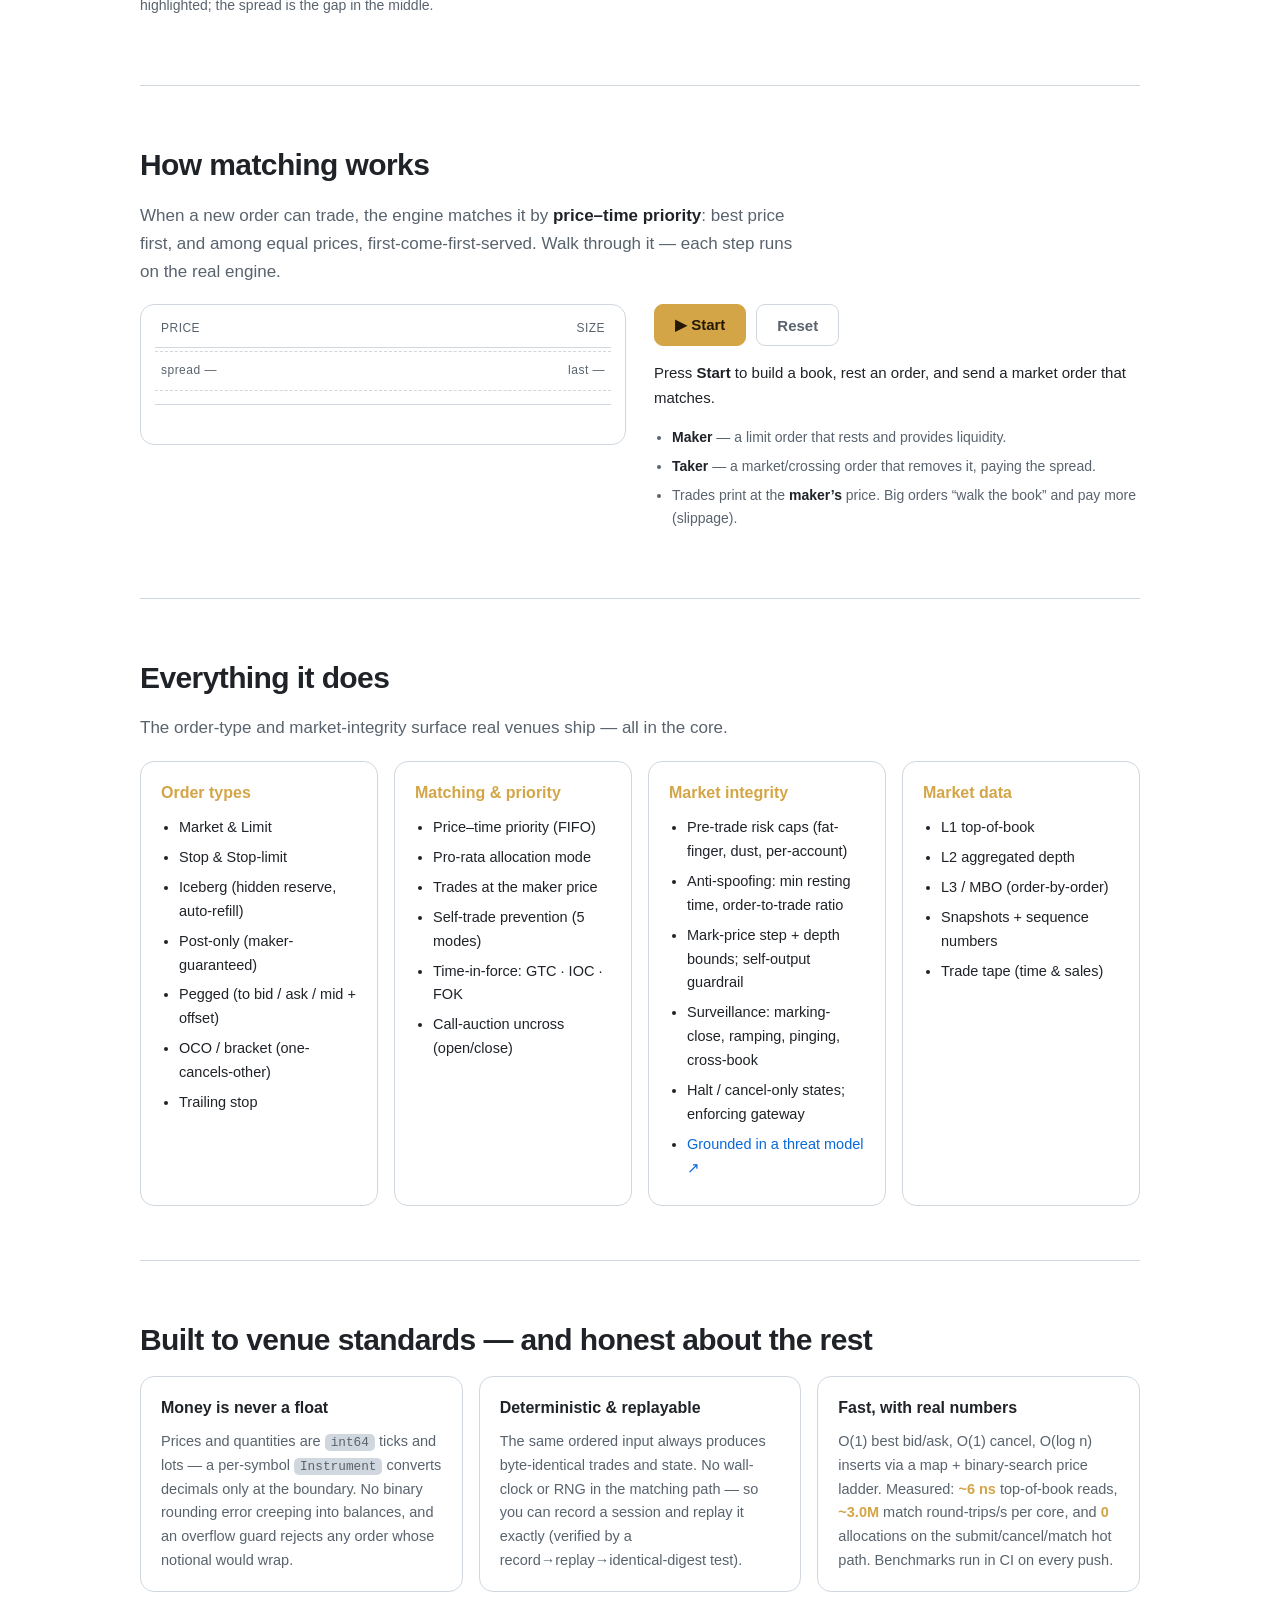
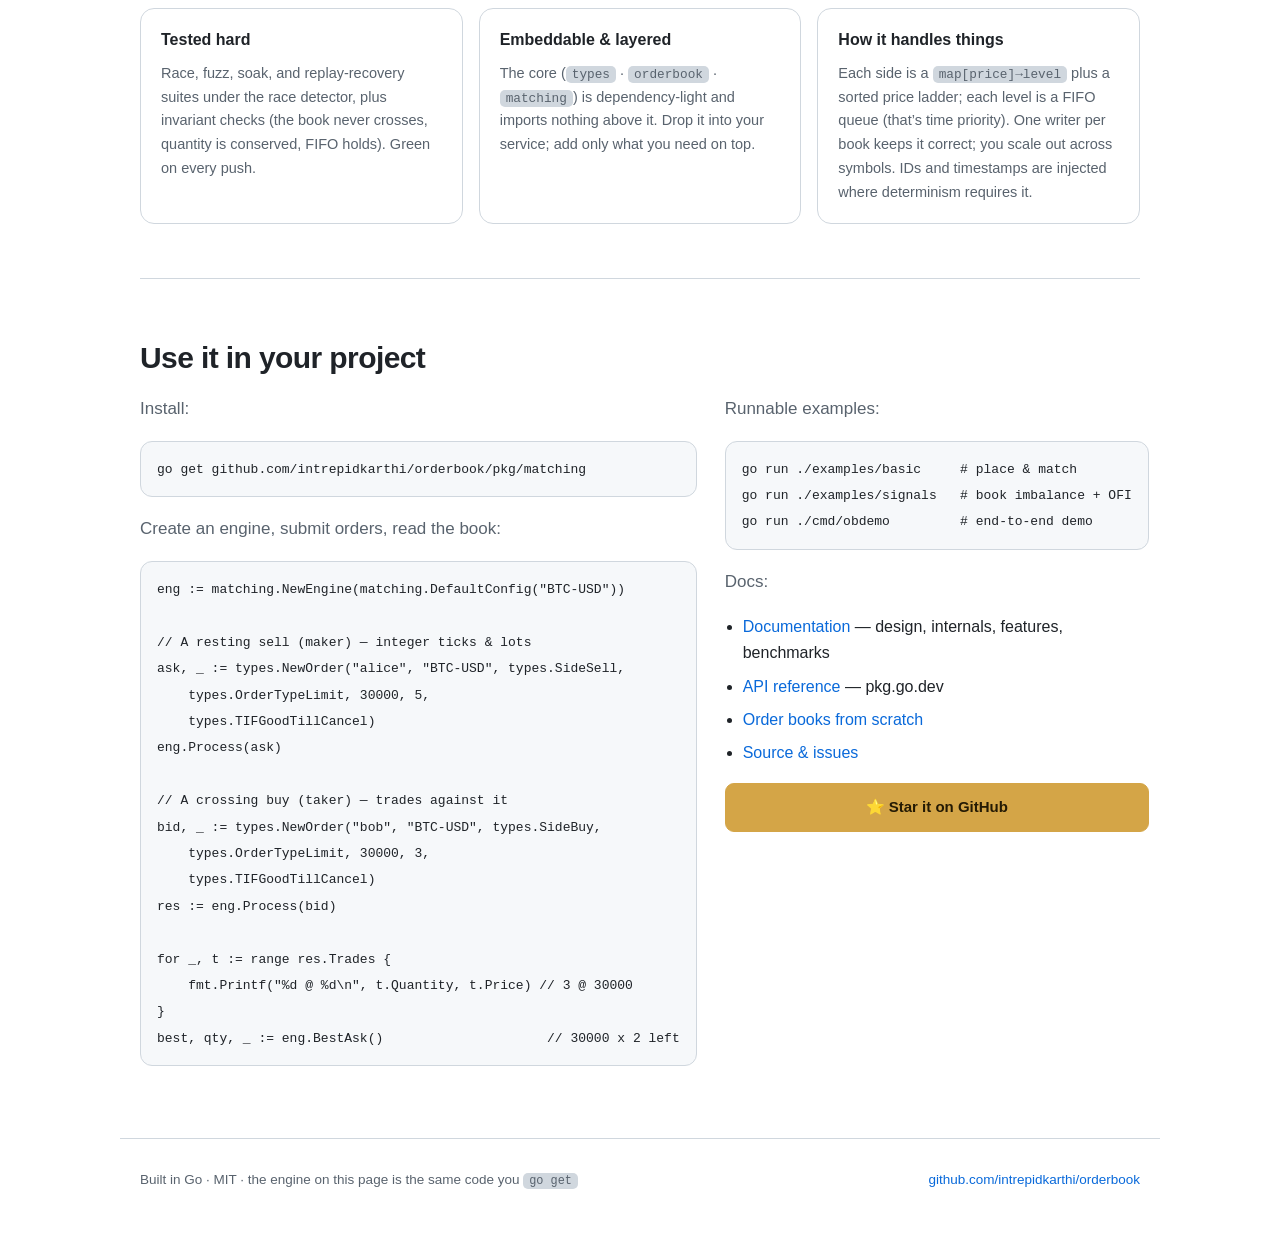
==== commit e491a27b: "feat(web): the tutorial — learn the book by being every player in it Two devices no static explainer" ====
--- a/web/index.html
+++ b/web/index.html
@@ -15,6 +15,7 @@
       <a href="#basics">Order books</a>
       <a href="#matching">How it works</a>
       <a href="#features">Features</a>
+      <a href="learn.html">Tutorial</a>
       <a href="console.html">Live console</a>
       <a href="#production">Production</a>
       <a href="docs.html">Docs</a>
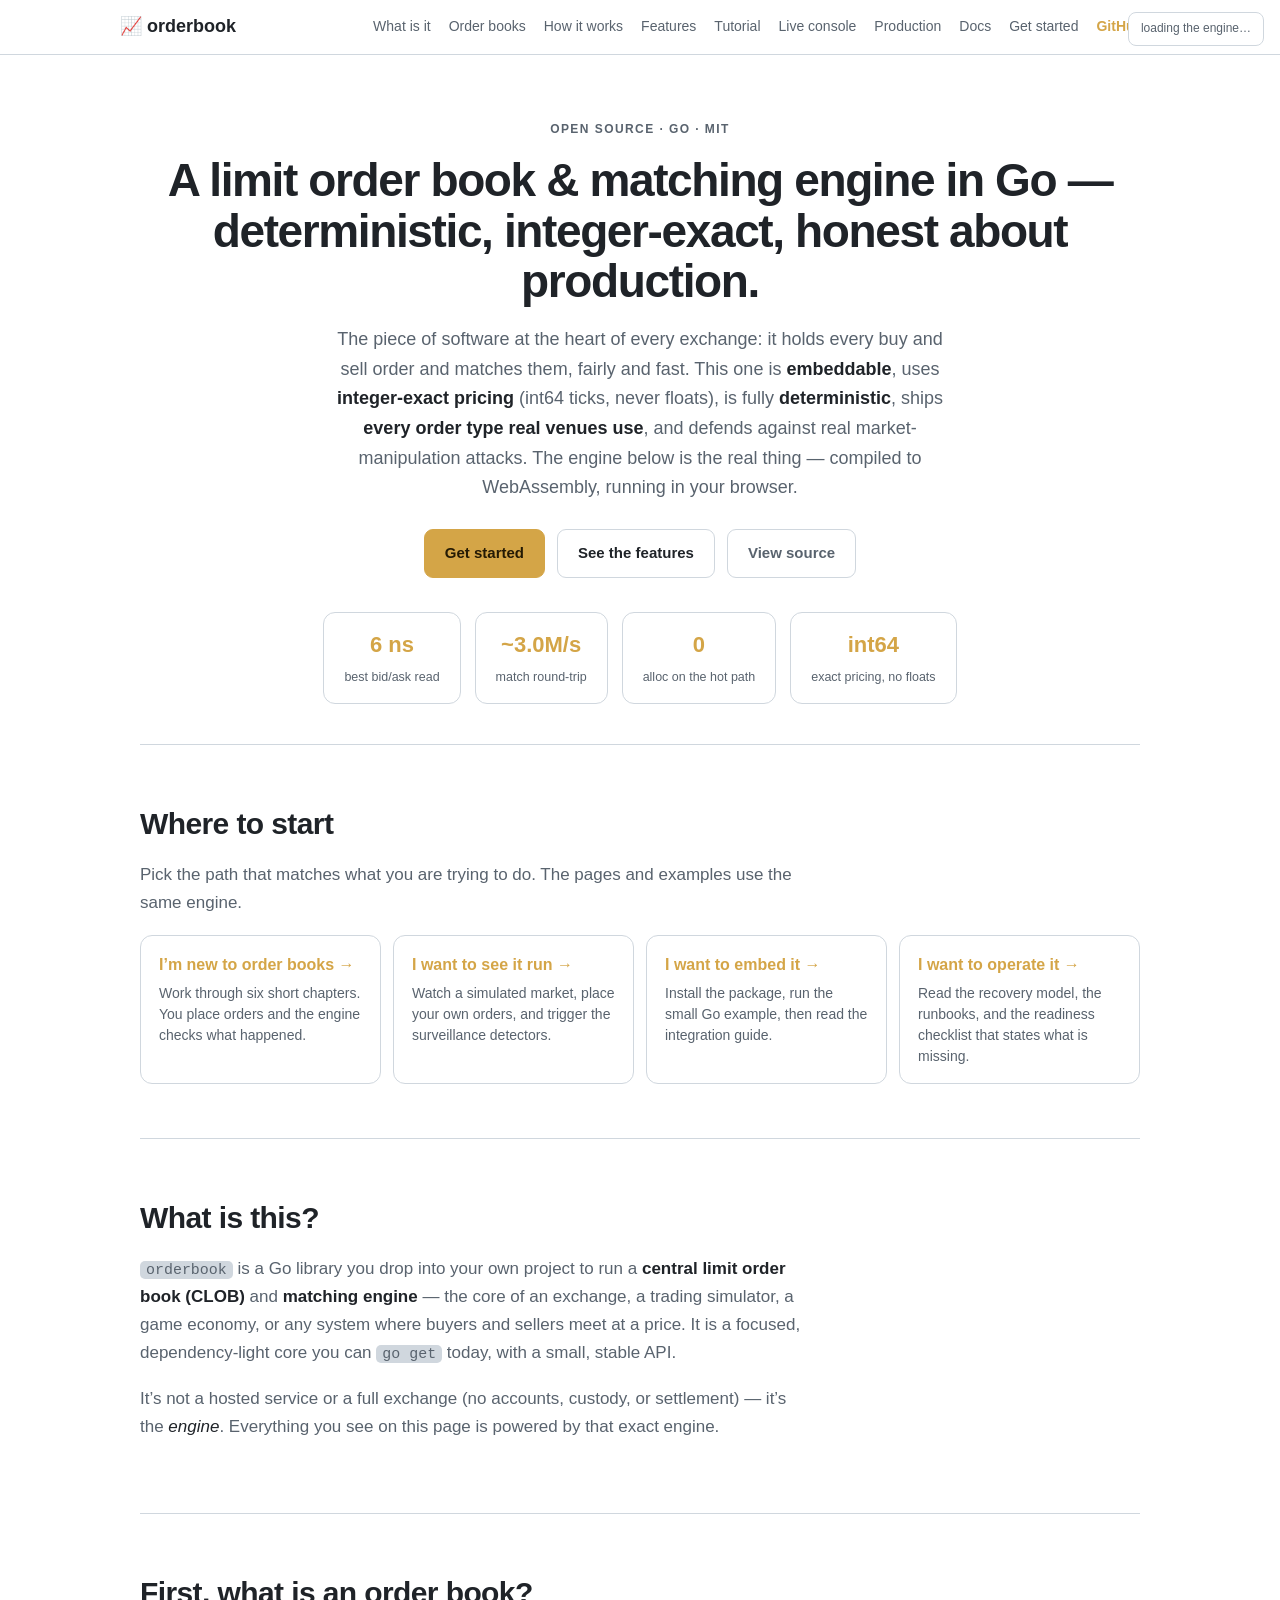
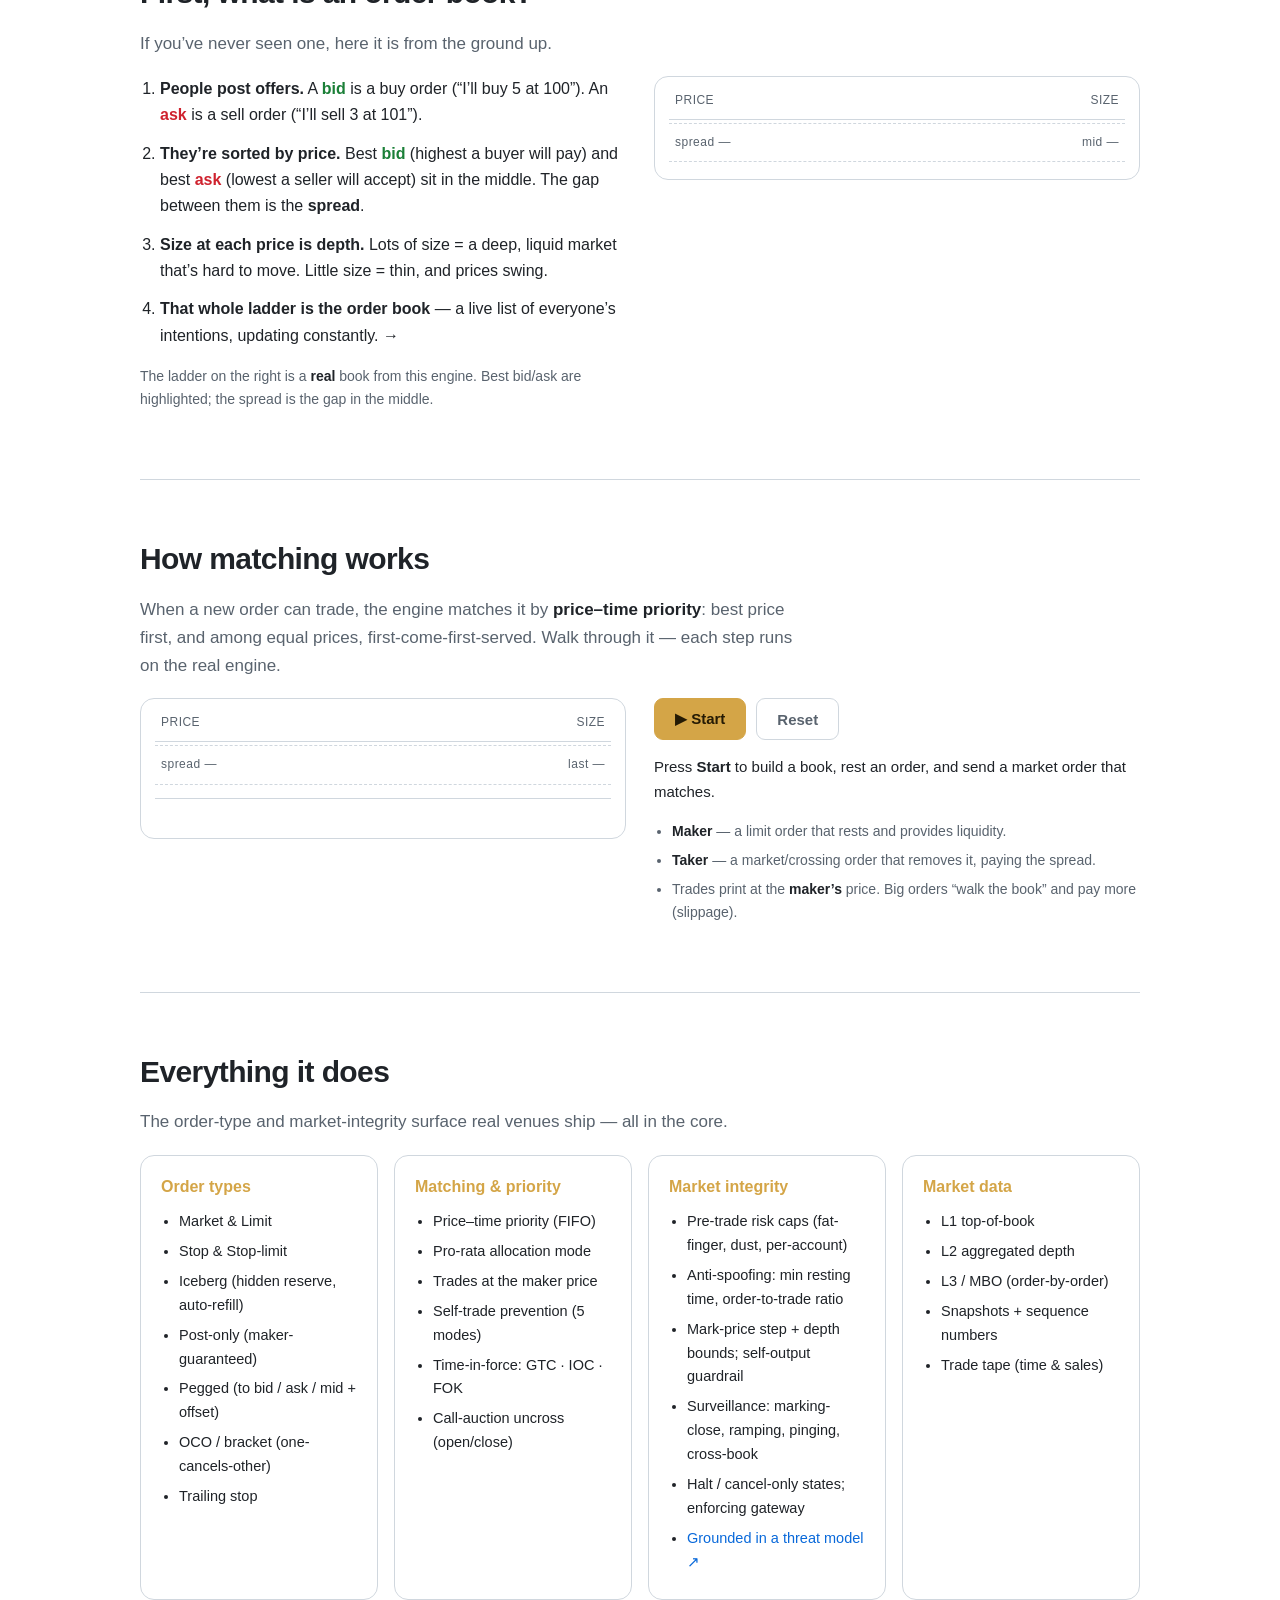
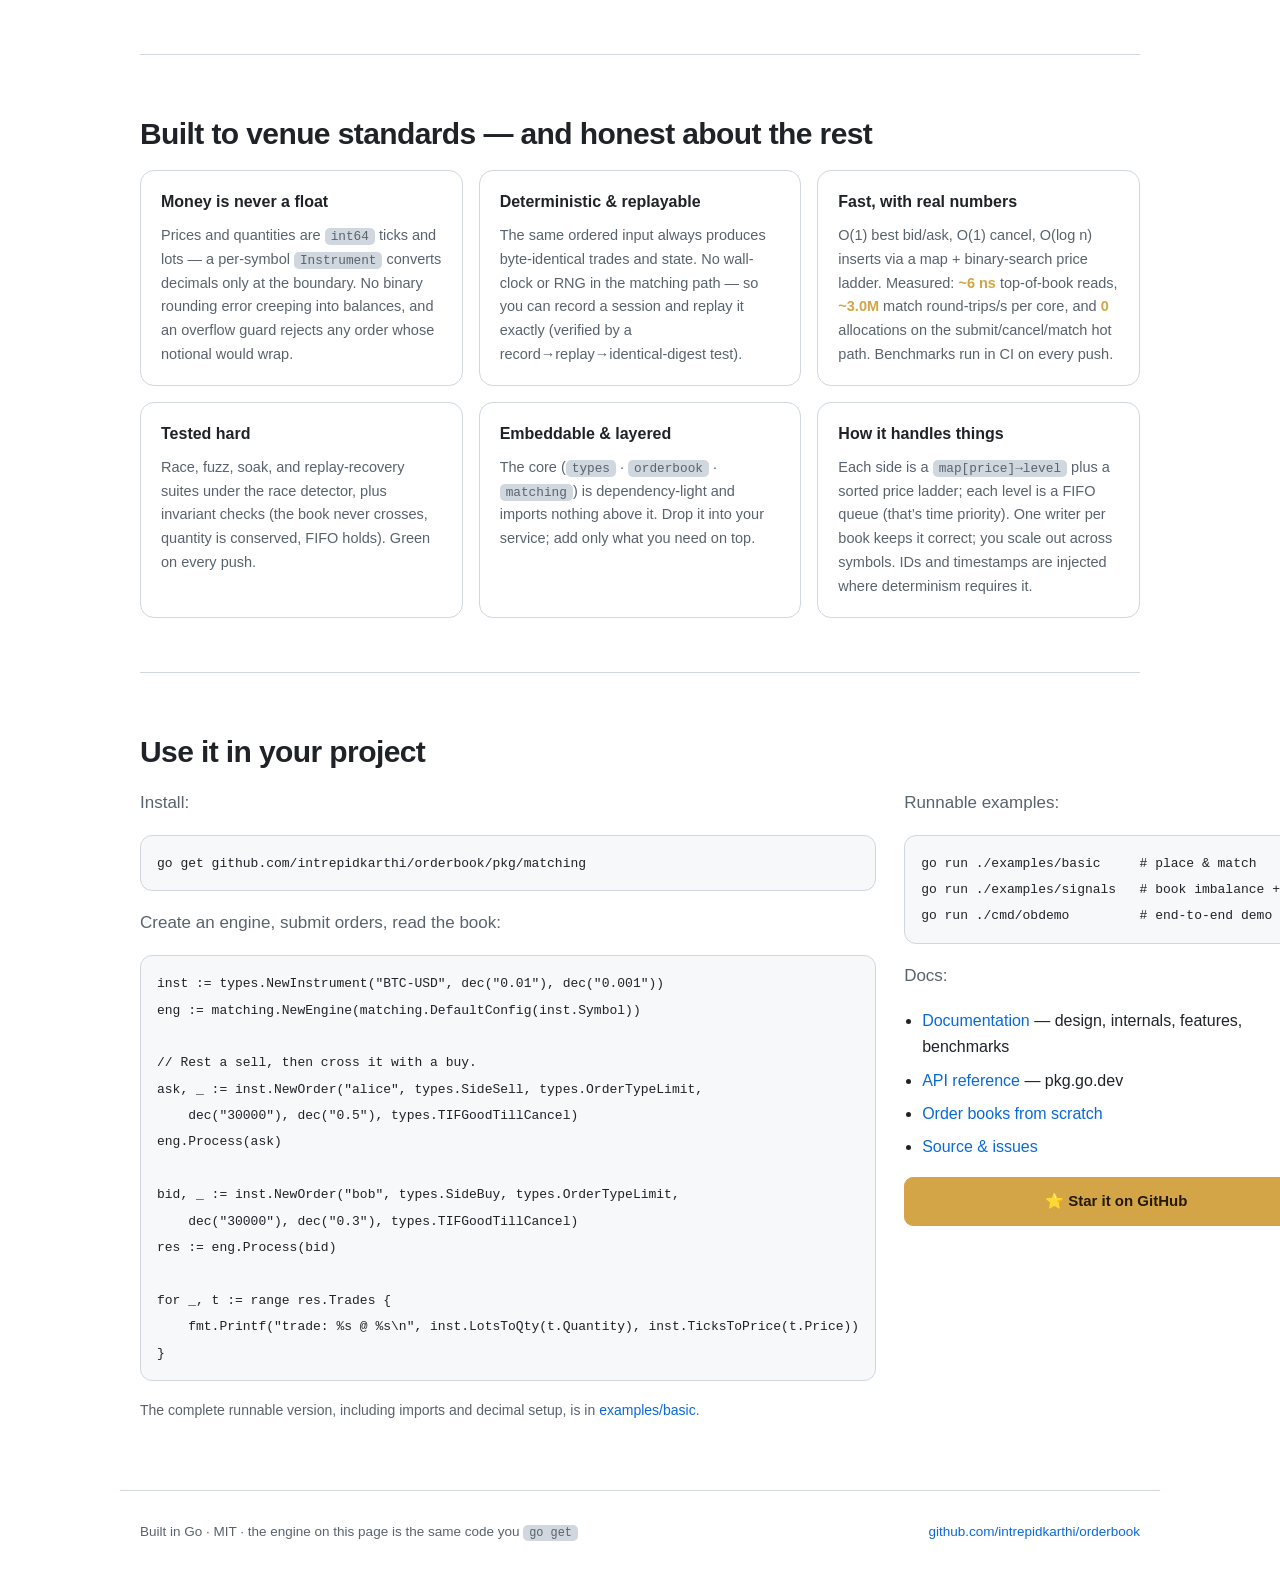
==== commit 580e1232: "feat(web): four paths in, a first run, and a shareable seed The first screen of the site asked a vis" ====
--- a/web/index.html
+++ b/web/index.html
@@ -49,6 +49,16 @@
   </header>
 
   <main>
+    <section class="sec" aria-labelledby="choose-heading">
+      <h2 id="choose-heading">Where to start</h2>
+      <p class="sec-lede">Pick the path that matches what you are trying to do. The pages and examples use the same engine.</p>
+      <div class="path-grid">
+        <a class="path" href="learn.html"><b>I’m new to order books →</b><span>Work through six short chapters. You place orders and the engine checks what happened.</span></a>
+        <a class="path" href="console.html"><b>I want to see it run →</b><span>Watch a simulated market, place your own orders, and trigger the surveillance detectors.</span></a>
+        <a class="path" href="#start"><b>I want to embed it →</b><span>Install the package, run the small Go example, then read the integration guide.</span></a>
+        <a class="path" href="docs.html#docs-index"><b>I want to operate it →</b><span>Read the recovery model, the runbooks, and the readiness checklist that states what is missing.</span></a>
+      </div>
+    </section>
     <!-- WHAT -->
     <section id="what" class="sec">
       <h2>What is this?</h2>
@@ -224,24 +234,22 @@
           <p class="sec-lede">Install:</p>
           <pre class="code"><code>go get github.com/intrepidkarthi/orderbook/pkg/matching</code></pre>
           <p class="sec-lede">Create an engine, submit orders, read the book:</p>
-          <pre class="code"><code>eng := matching.NewEngine(matching.DefaultConfig("BTC-USD"))
-
-// A resting sell (maker) — integer ticks &amp; lots
-ask, _ := types.NewOrder("alice", "BTC-USD", types.SideSell,
-    types.OrderTypeLimit, 30000, 5,
-    types.TIFGoodTillCancel)
+          <pre class="code"><code>inst := types.NewInstrument("BTC-USD", dec("0.01"), dec("0.001"))
+eng := matching.NewEngine(matching.DefaultConfig(inst.Symbol))
+
+// Rest a sell, then cross it with a buy.
+ask, _ := inst.NewOrder("alice", types.SideSell, types.OrderTypeLimit,
+    dec("30000"), dec("0.5"), types.TIFGoodTillCancel)
 eng.Process(ask)
 
-// A crossing buy (taker) — trades against it
-bid, _ := types.NewOrder("bob", "BTC-USD", types.SideBuy,
-    types.OrderTypeLimit, 30000, 3,
-    types.TIFGoodTillCancel)
+bid, _ := inst.NewOrder("bob", types.SideBuy, types.OrderTypeLimit,
+    dec("30000"), dec("0.3"), types.TIFGoodTillCancel)
 res := eng.Process(bid)
 
 for _, t := range res.Trades {
-    fmt.Printf("%d @ %d\n", t.Quantity, t.Price) // 3 @ 30000
-}
-best, qty, _ := eng.BestAsk()                     // 30000 x 2 left</code></pre>
+    fmt.Printf("trade: %s @ %s\n", inst.LotsToQty(t.Quantity), inst.TicksToPrice(t.Price))
+}</code></pre>
+          <p class="hint">The complete runnable version, including imports and decimal setup, is in <a href="https://github.com/intrepidkarthi/orderbook/blob/main/examples/basic/main.go">examples/basic</a>.</p>
         </div>
         <div>
           <p class="sec-lede">Runnable examples:</p>
--- a/web/style.css
+++ b/web/style.css
@@ -102,6 +102,14 @@
 .mini { color: var(--muted); font-size: 14px; padding-left: 18px; }
 .mini li { margin: 6px 0; }
 
+/* paths */
+.path-grid { display: grid; grid-template-columns: repeat(auto-fit, minmax(220px, 1fr)); gap: 12px; }
+.path { display: block; background: var(--card); border: 1px solid var(--line); border-radius: 12px; padding: 16px 18px; color: var(--fg); }
+.path:hover { border-color: var(--muted); text-decoration: none; }
+.path b { display: block; margin-bottom: 5px; color: var(--gold); }
+.path span { display: block; color: var(--muted); font-size: 14px; line-height: 1.5; }
+.path code { font-size: .82em; }
+
 /* features */
 .feat-grid { display: grid; grid-template-columns: repeat(auto-fit, minmax(230px, 1fr)); gap: 16px; }
 .feat { background: var(--card); border: 1px solid var(--line); border-radius: 14px; padding: 18px 20px; }
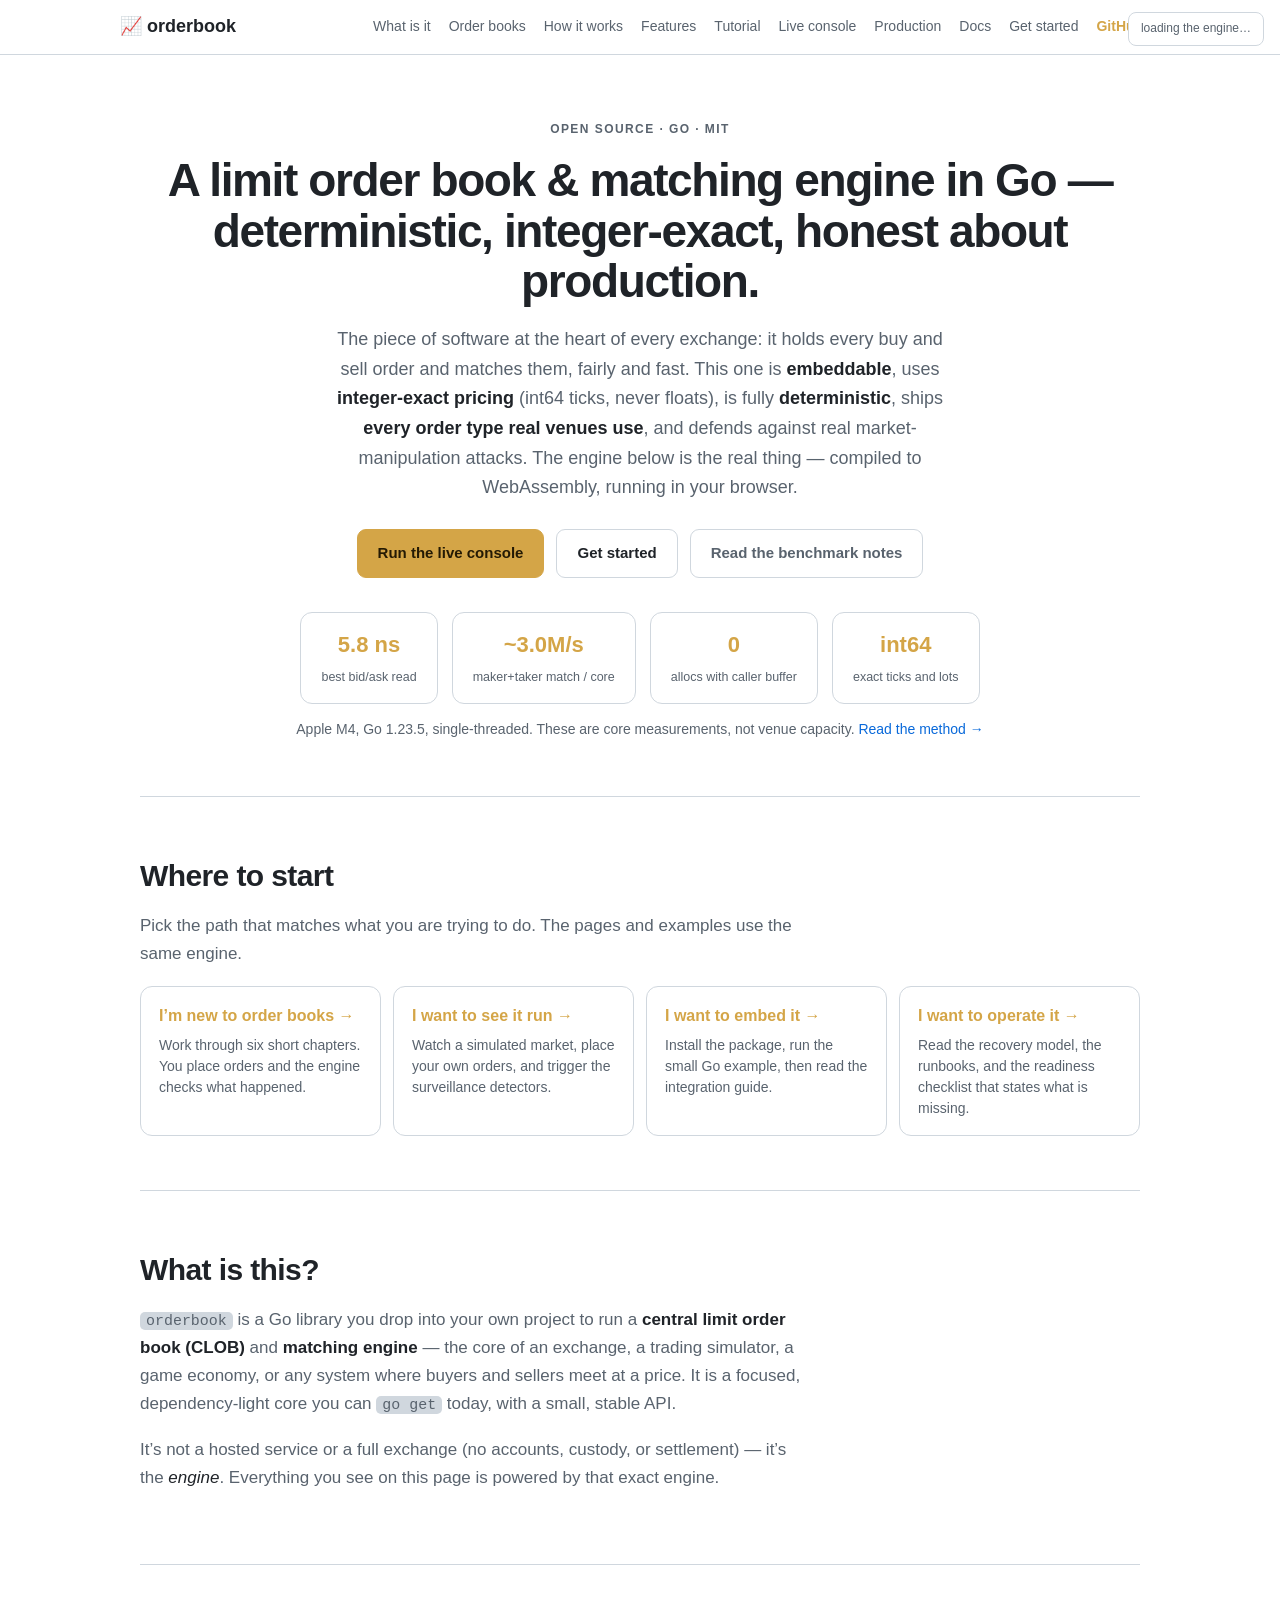
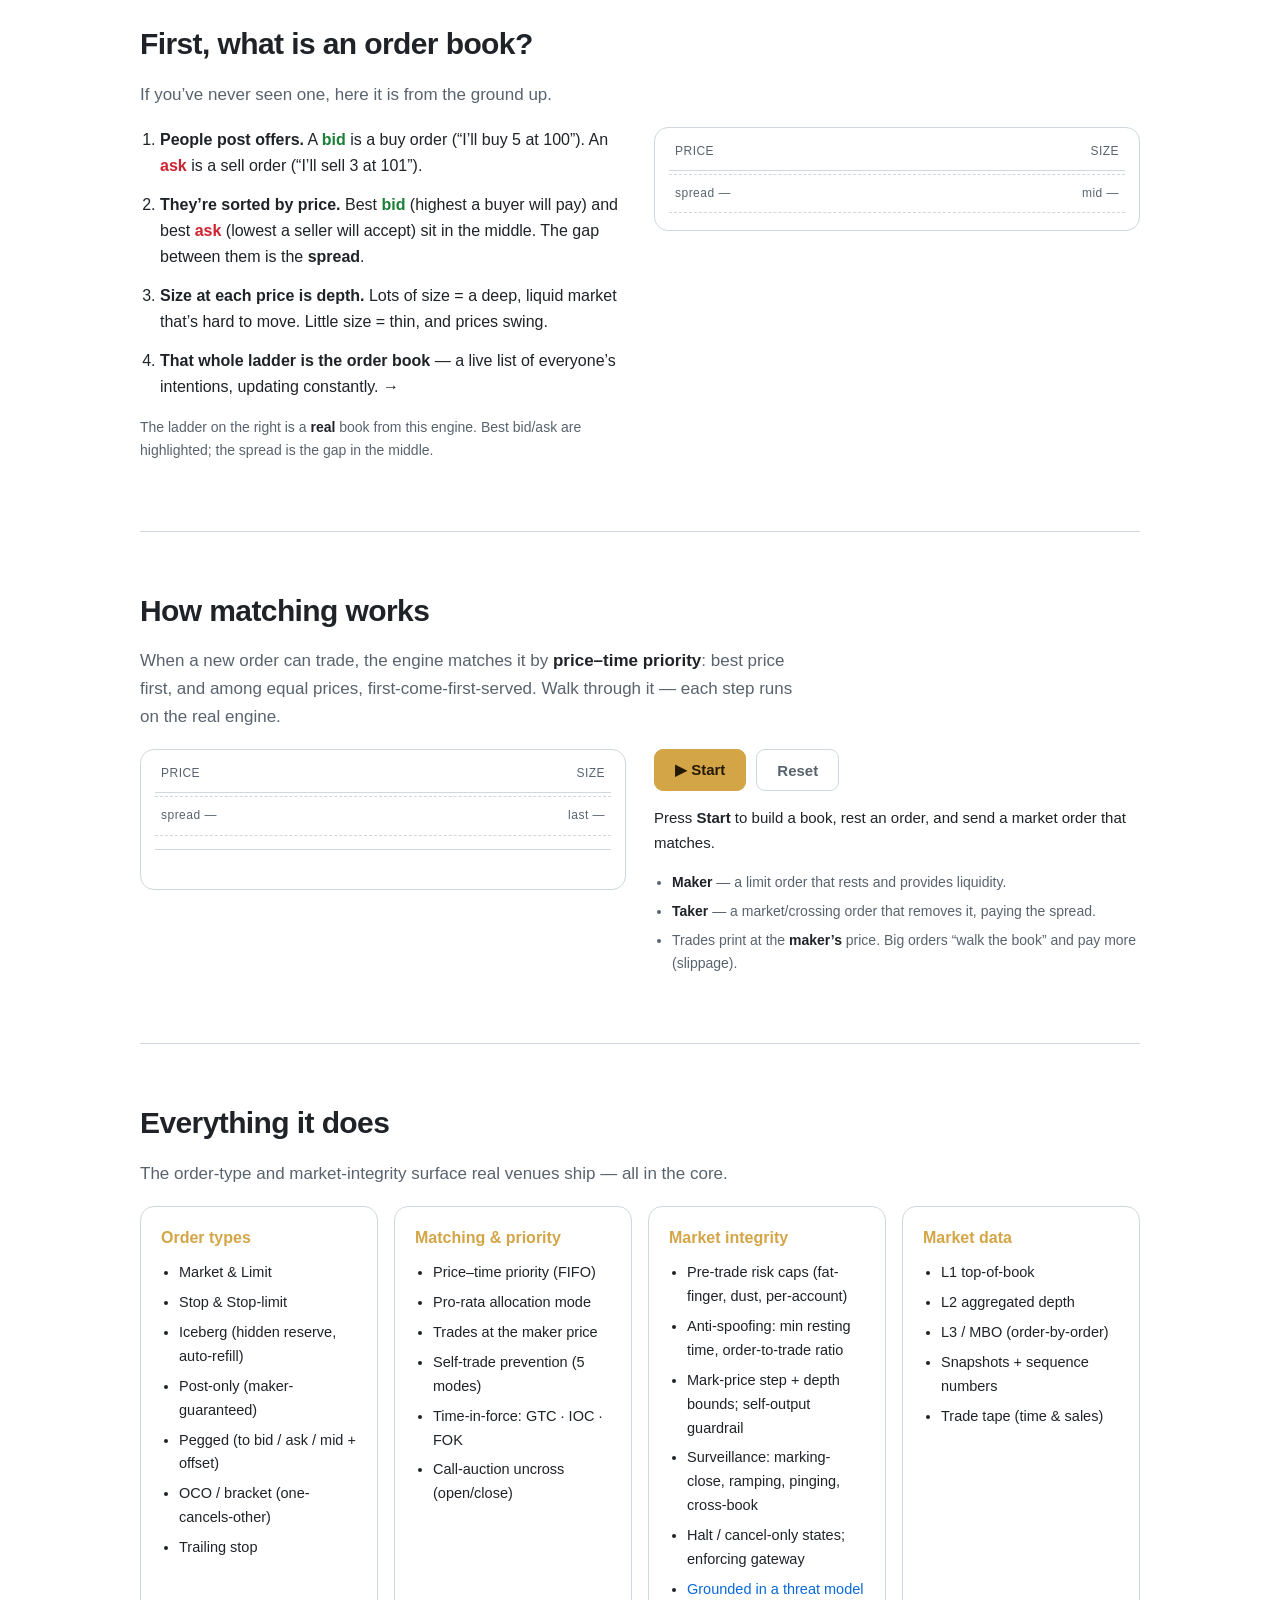
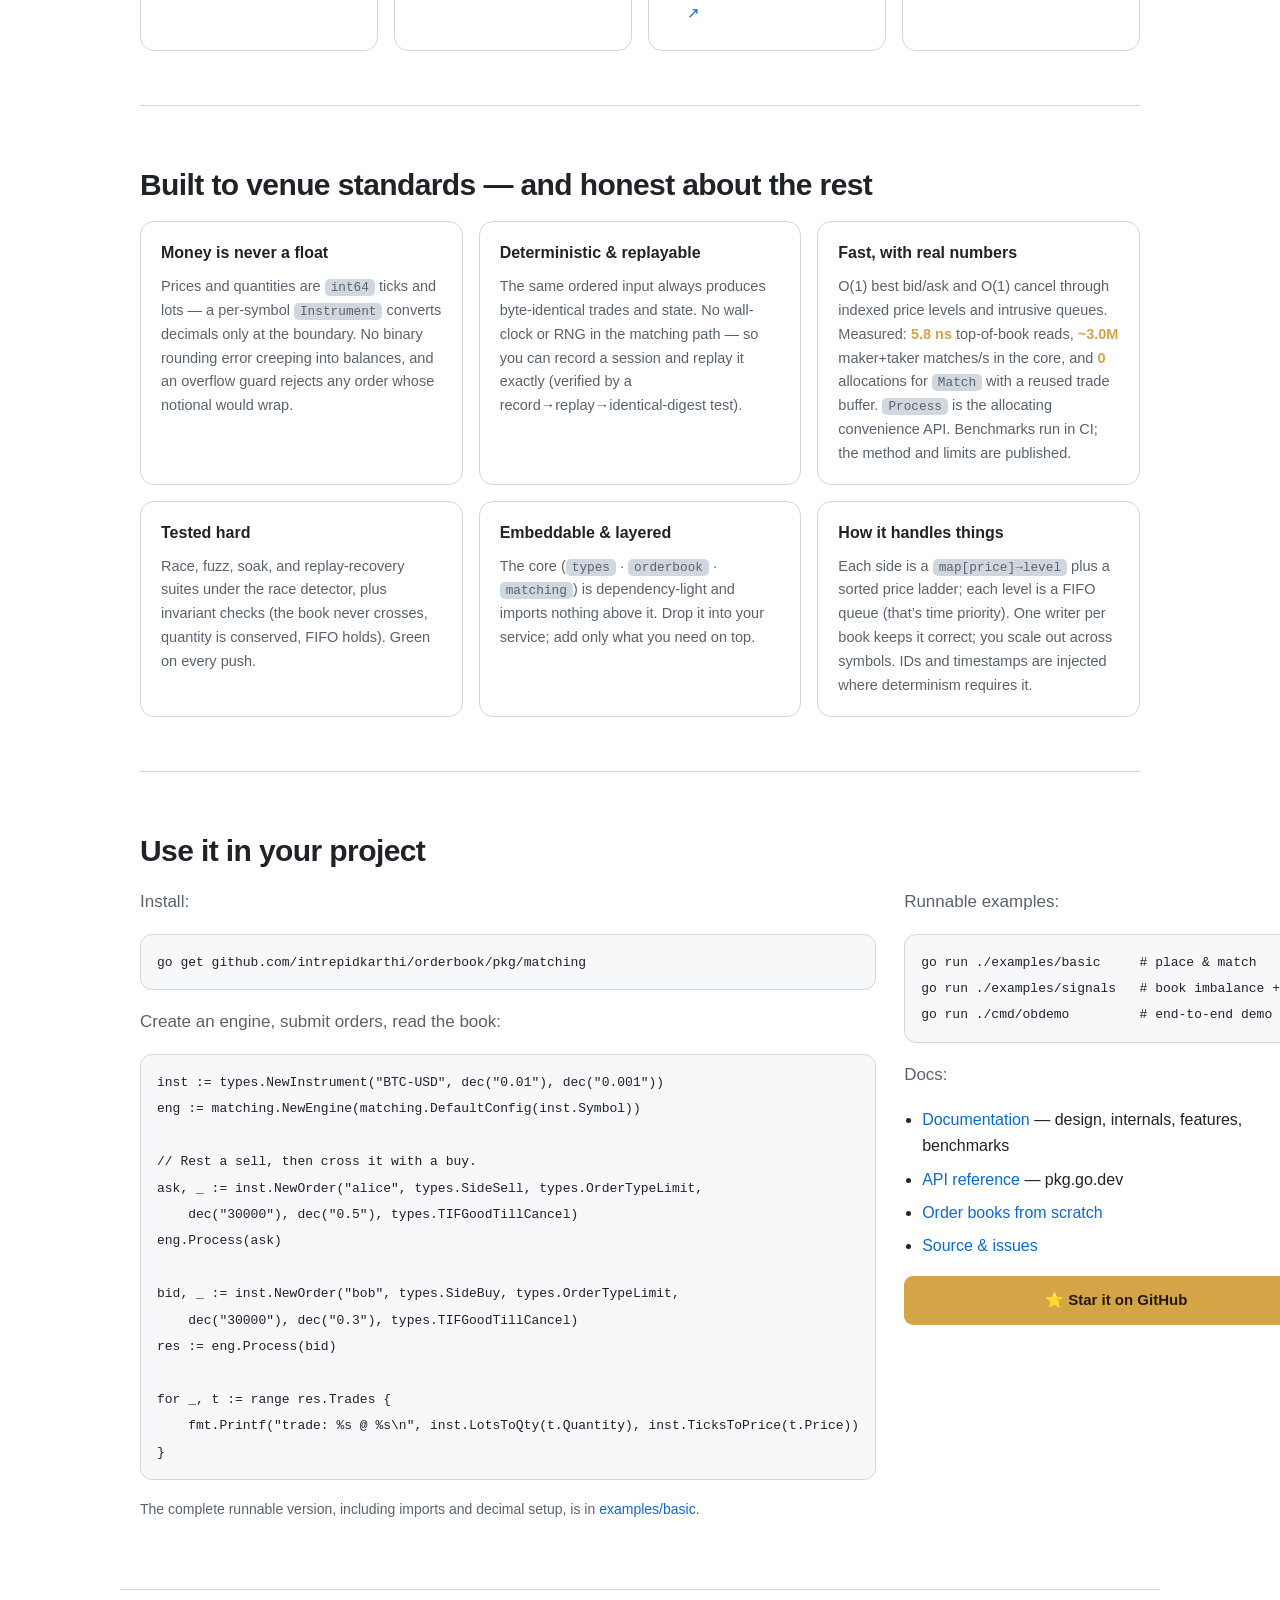
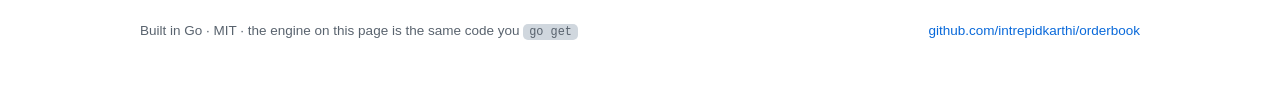
==== commit a333df17: "docs(web): take the landing figures from the benchmark page The hero said 6 ns and "0 alloc on the h" ====
--- a/web/index.html
+++ b/web/index.html
@@ -36,16 +36,17 @@
       The engine below is the real thing — compiled to WebAssembly, running in your browser.
     </p>
     <div class="hero-cta">
-      <a class="btn primary" href="#start">Get started</a>
-      <a class="btn" href="#features">See the features</a>
-      <a class="btn ghost" href="https://github.com/intrepidkarthi/orderbook">View source</a>
+      <a class="btn primary" href="console.html">Run the live console</a>
+      <a class="btn" href="#start">Get started</a>
+      <a class="btn ghost" href="docs.html#performance">Read the benchmark notes</a>
     </div>
     <div class="stat-row">
-      <div><b>6&nbsp;ns</b><span>best bid/ask read</span></div>
-      <div><b>~3.0M/s</b><span>match round-trip</span></div>
-      <div><b>0</b><span>alloc on the hot path</span></div>
-      <div><b>int64</b><span>exact pricing, no floats</span></div>
+      <div><b>5.8&nbsp;ns</b><span>best bid/ask read</span></div>
+      <div><b>~3.0M/s</b><span>maker+taker match / core</span></div>
+      <div><b>0</b><span>allocs with caller buffer</span></div>
+      <div><b>int64</b><span>exact ticks and lots</span></div>
     </div>
+    <p class="hint">Apple M4, Go 1.23.5, single-threaded. These are core measurements, not venue capacity. <a href="docs.html#performance">Read the method →</a></p>
   </header>
 
   <main>
@@ -200,10 +201,11 @@
         </div>
         <div class="prod">
           <h3>Fast, with real numbers</h3>
-          <p>O(1) best bid/ask, O(1) cancel, O(log n) inserts via a map + binary-search price
-          ladder. Measured: <b>~6&nbsp;ns</b> top-of-book reads, <b>~3.0M</b> match round-trips/s
-          per core, and <b>0</b> allocations on the submit/cancel/match hot path. Benchmarks run
-          in CI on every push.</p>
+          <p>O(1) best bid/ask and O(1) cancel through indexed price levels and intrusive
+          queues. Measured: <b>5.8&nbsp;ns</b> top-of-book reads, <b>~3.0M</b> maker+taker
+          matches/s in the core, and <b>0</b> allocations for <code>Match</code> with a reused
+          trade buffer. <code>Process</code> is the allocating convenience API. Benchmarks run
+          in CI; the method and limits are published.</p>
         </div>
         <div class="prod">
           <h3>Tested hard</h3>
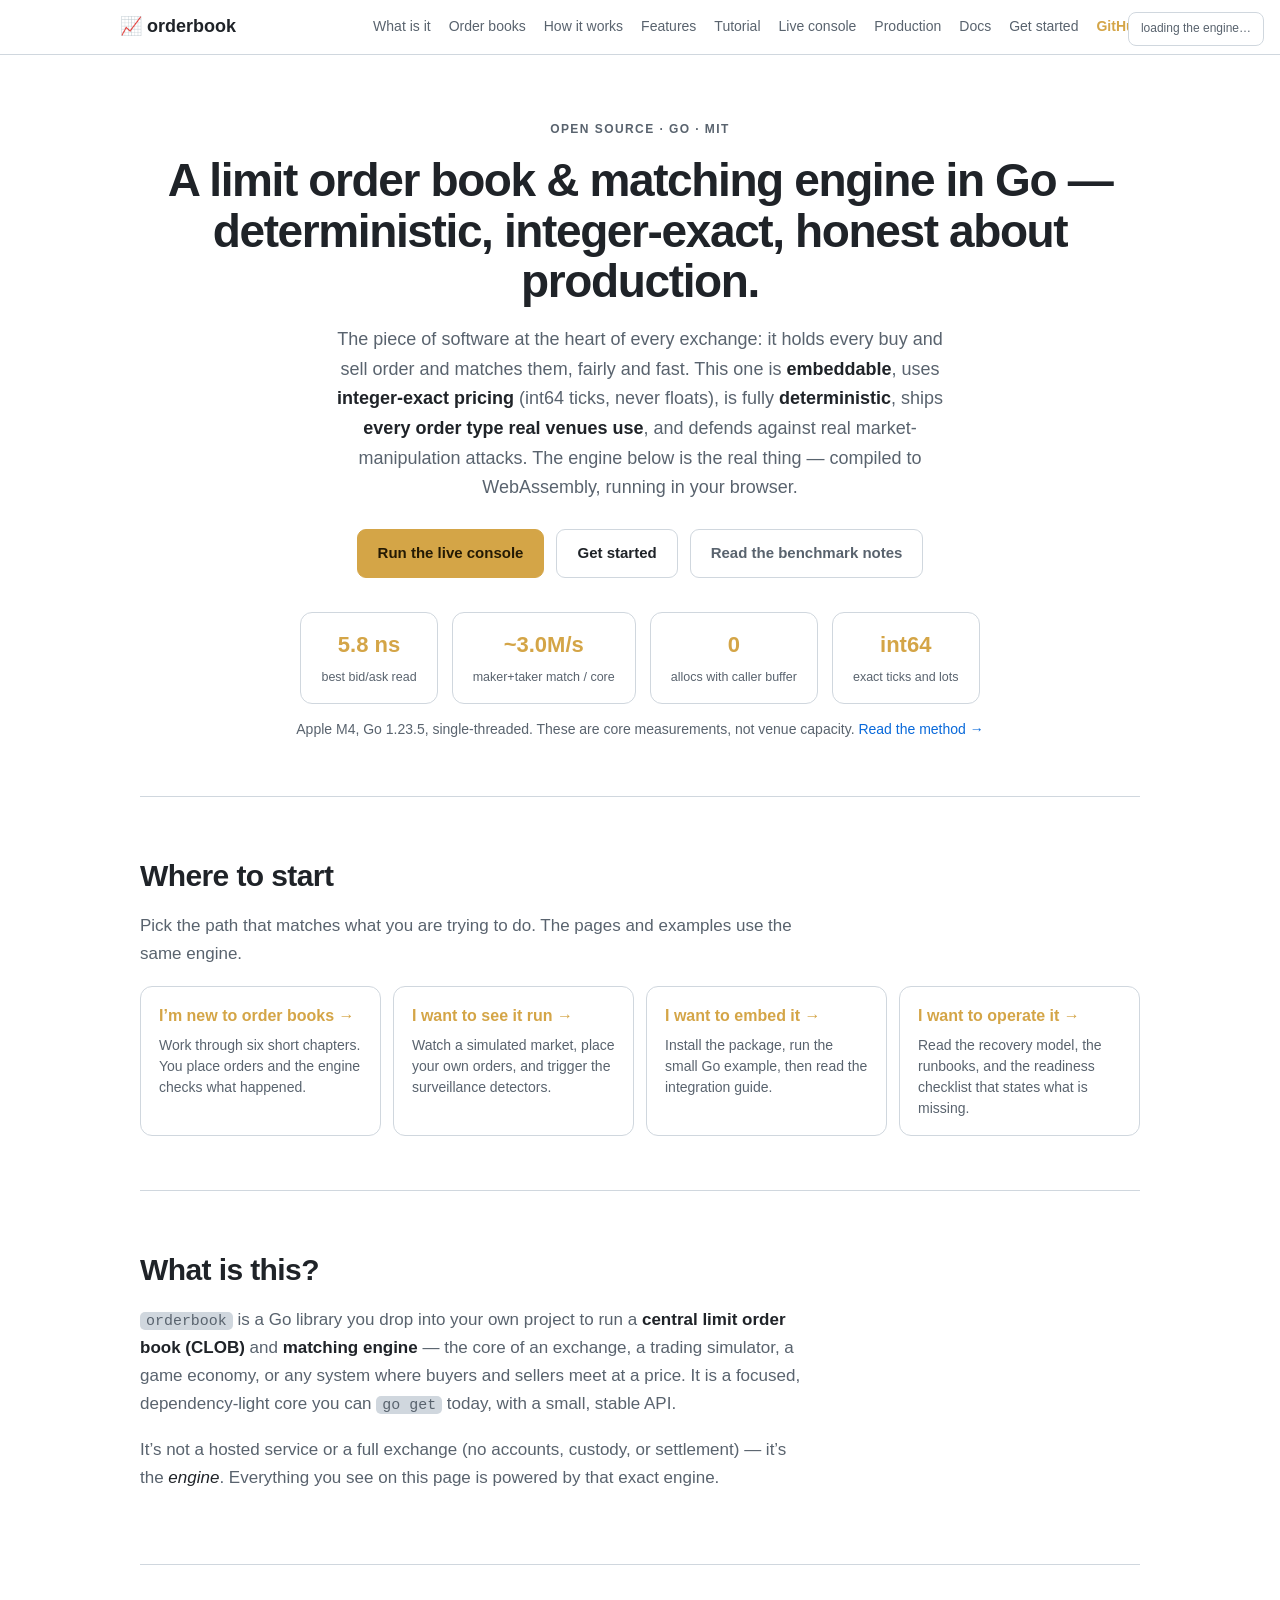
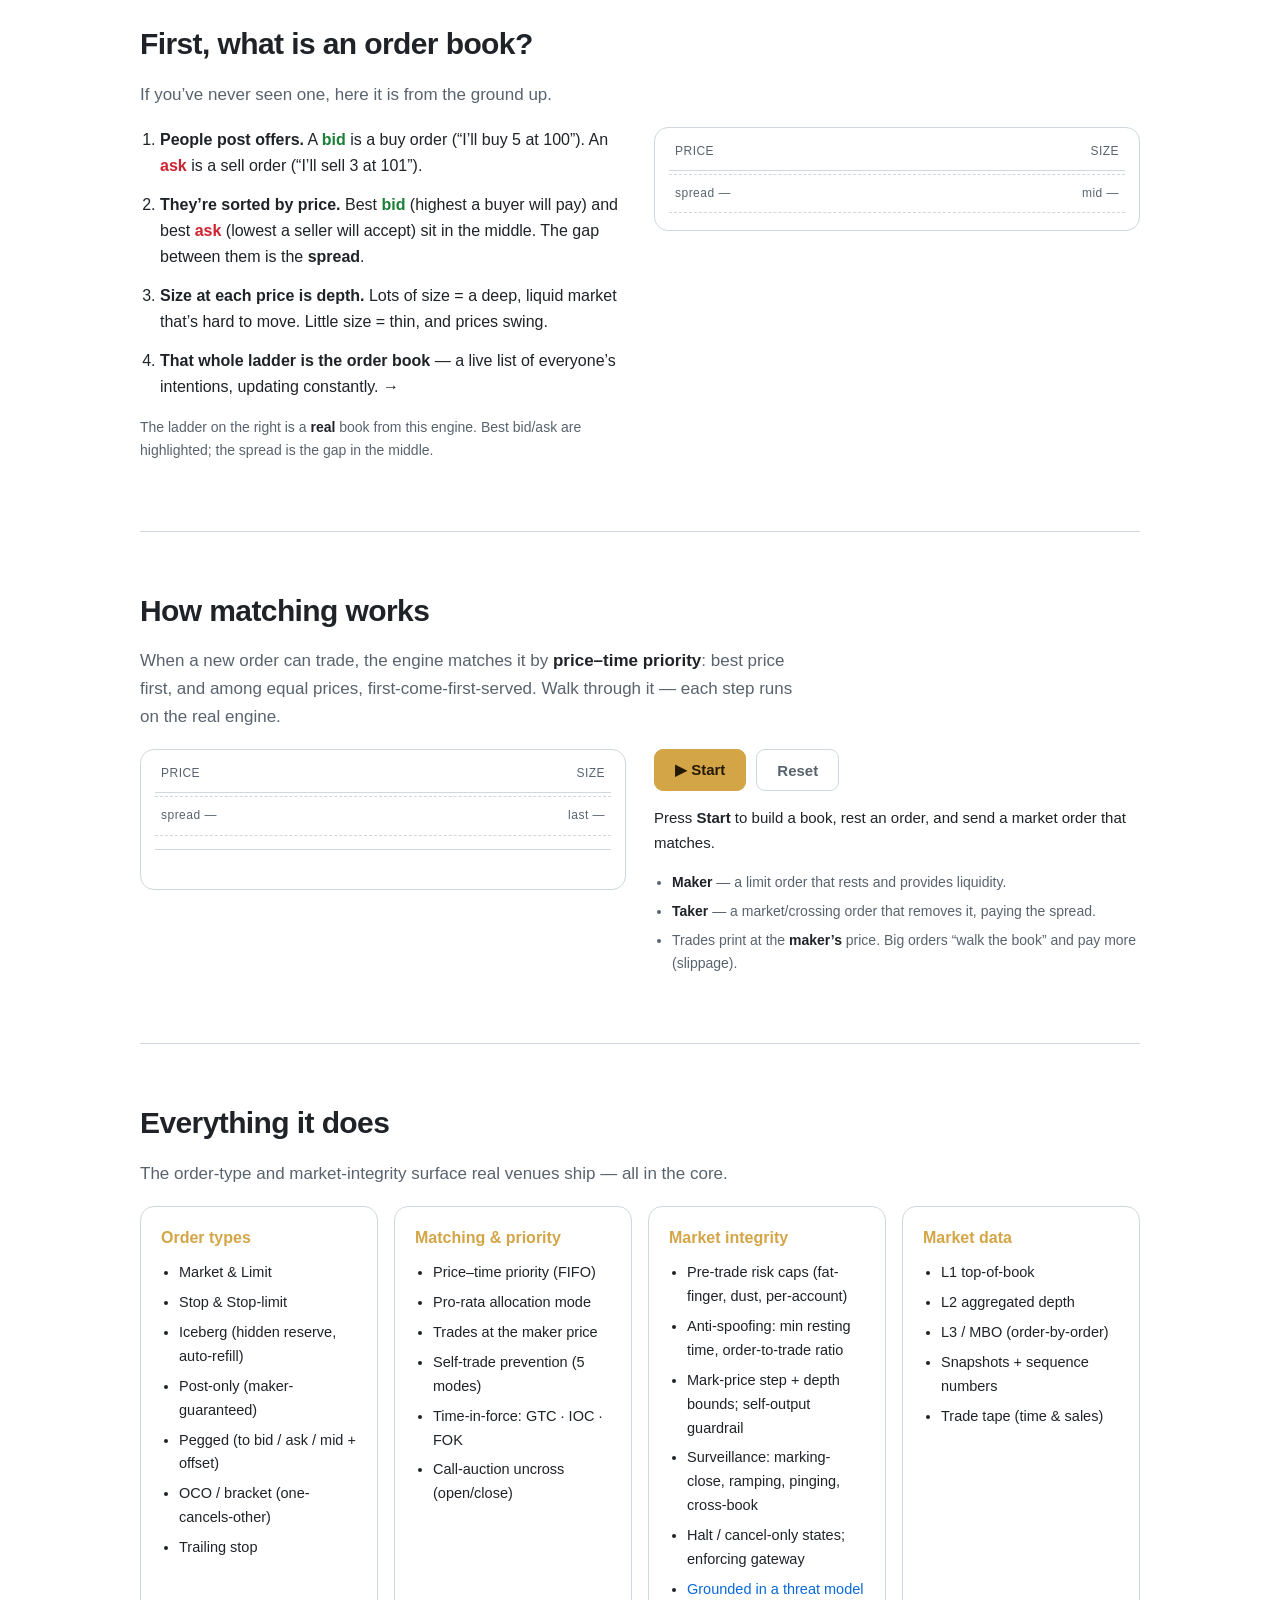
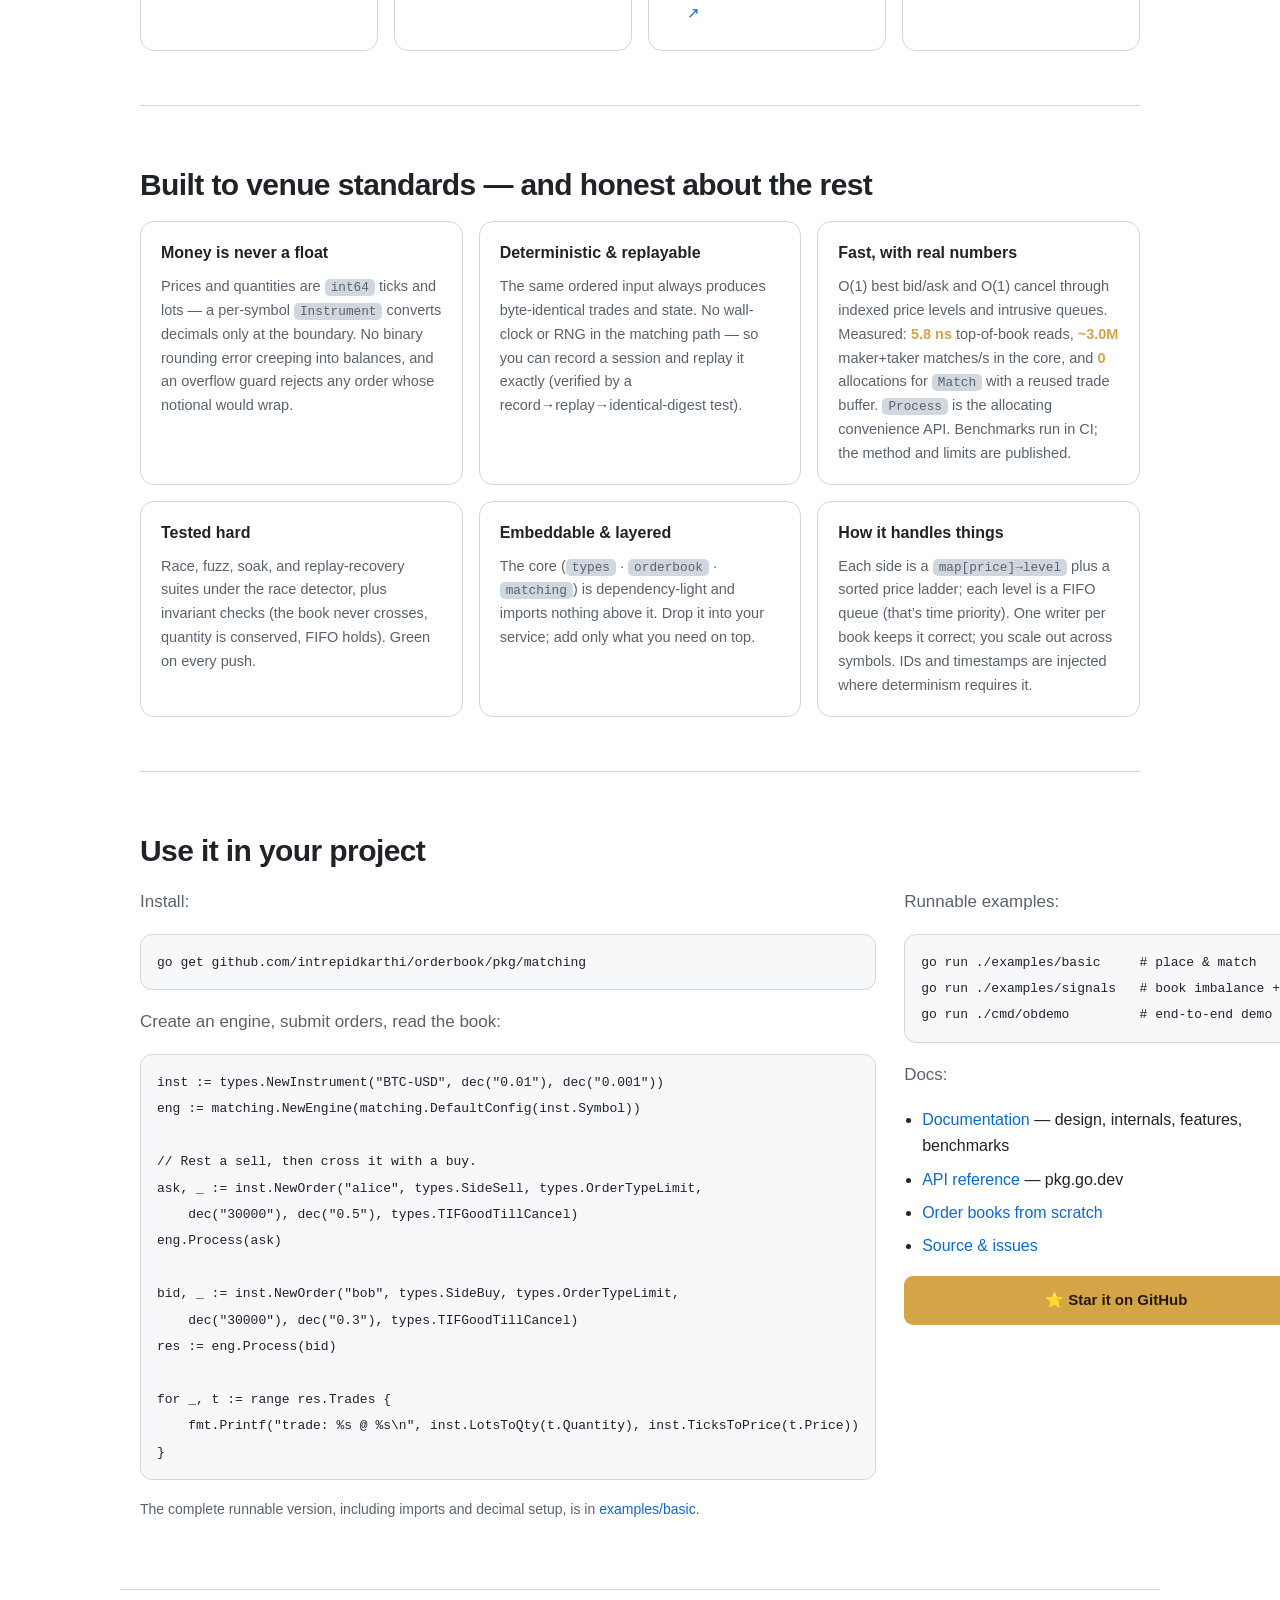
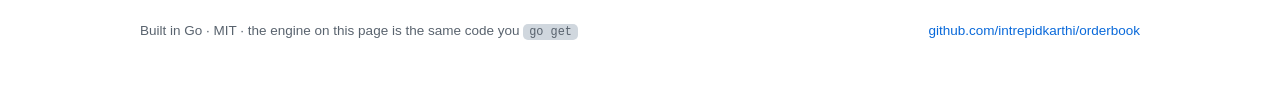
==== commit 034eedbf: "feat(web): a social-preview card, and the tags that show it None of the four pages carried an og:ima" ====
--- a/web/index.html
+++ b/web/index.html
@@ -5,6 +5,16 @@
   <meta name="viewport" content="width=device-width, initial-scale=1" />
   <title>orderbook — a fast, embeddable limit order book &amp; matching engine in Go</title>
   <meta name="description" content="A central limit order book and matching engine written in Go. Integer-exact (int64), deterministic, every real-world order type, with pre-trade risk and anti-manipulation defenses — and it runs live in your browser via WebAssembly." />
+  <meta property="og:type" content="website" />
+  <meta property="og:site_name" content="orderbook" />
+  <meta property="og:title" content="orderbook — a fast, embeddable limit order book &amp; matching engine in Go" />
+  <meta property="og:description" content="A central limit order book and matching engine written in Go. Integer-exact (int64), deterministic, every real-world order type, with pre-trade risk and anti-manipulation defenses — and it runs live in your browser via WebAssembly." />
+  <meta property="og:url" content="https://intrepidkarthi.github.io/orderbook/" />
+  <meta property="og:image" content="https://intrepidkarthi.github.io/orderbook/og.png" />
+  <meta property="og:image:width" content="1280" />
+  <meta property="og:image:height" content="640" />
+  <meta property="og:image:alt" content="orderbook, an embeddable limit order book and matching engine in Go, beside a depth ladder captured from the live console" />
+  <meta name="twitter:card" content="summary_large_image" />
   <link rel="stylesheet" href="style.css" />
 </head>
 <body>
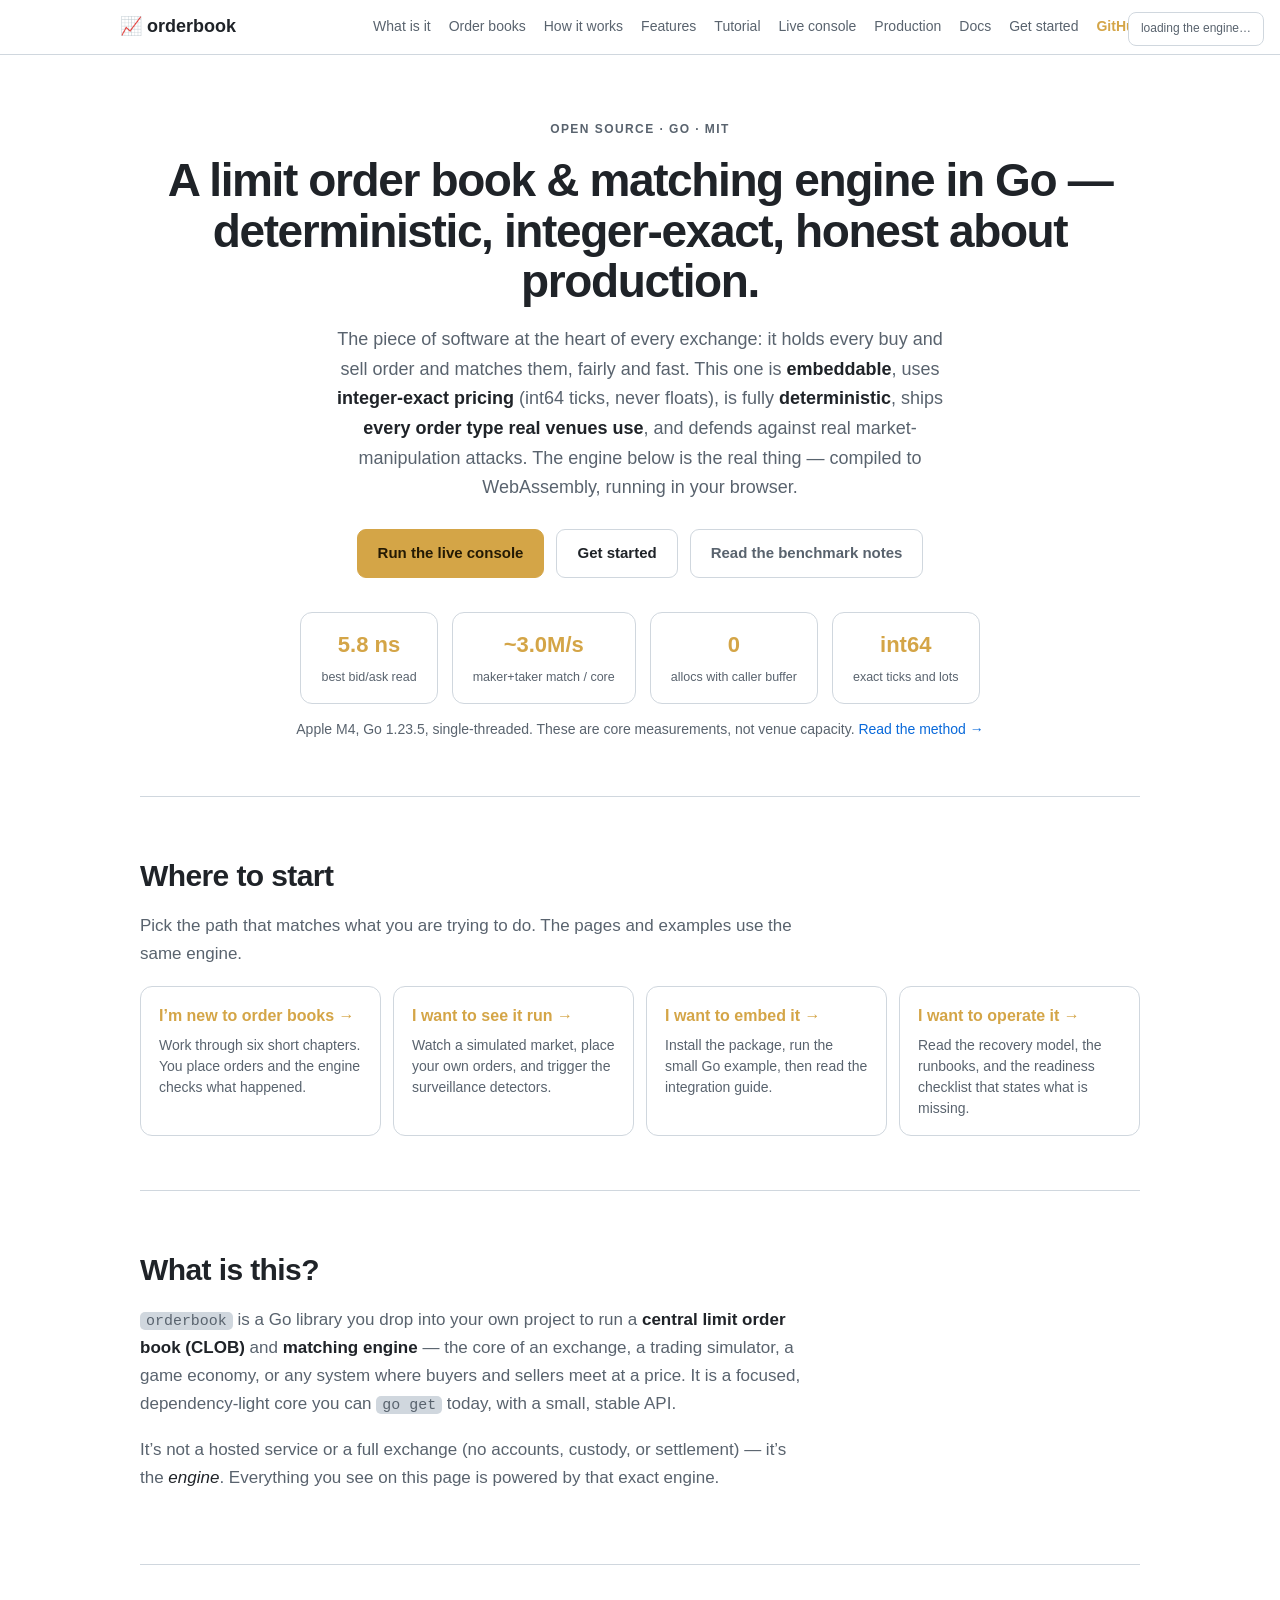
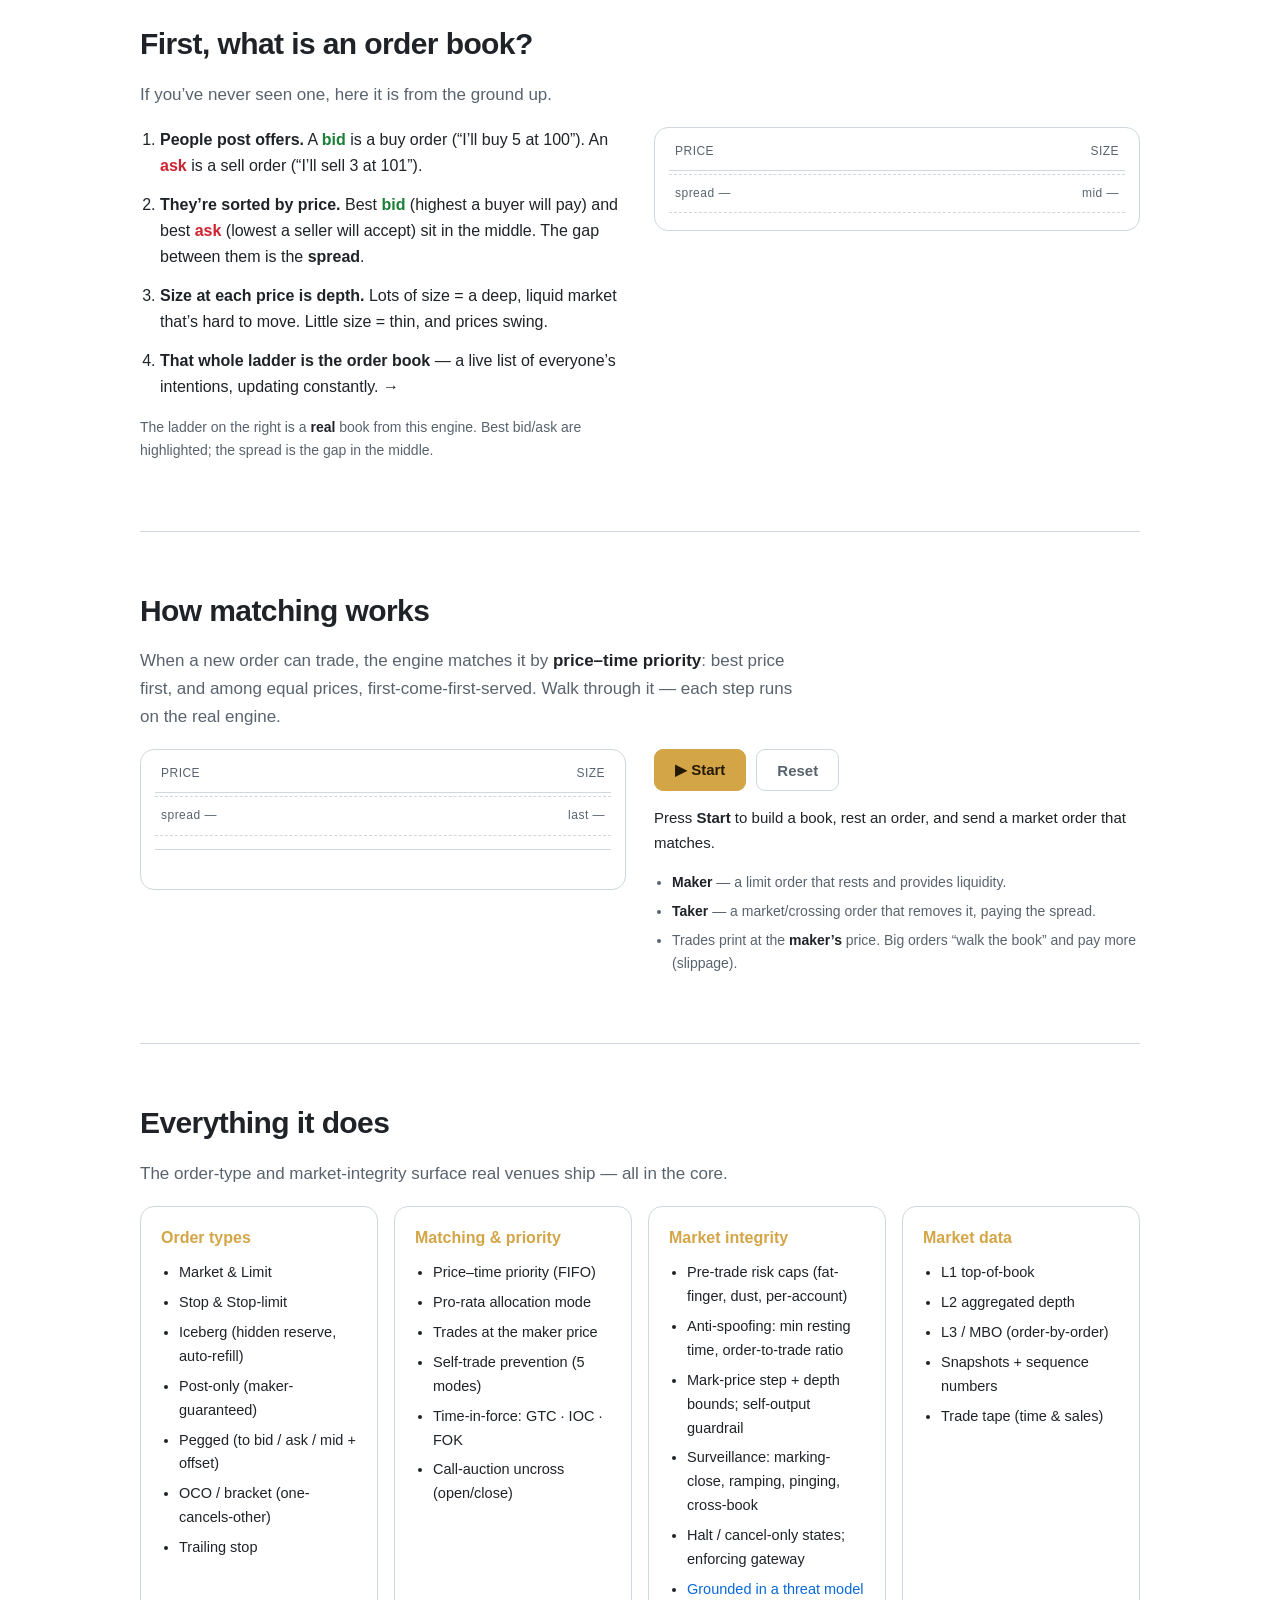
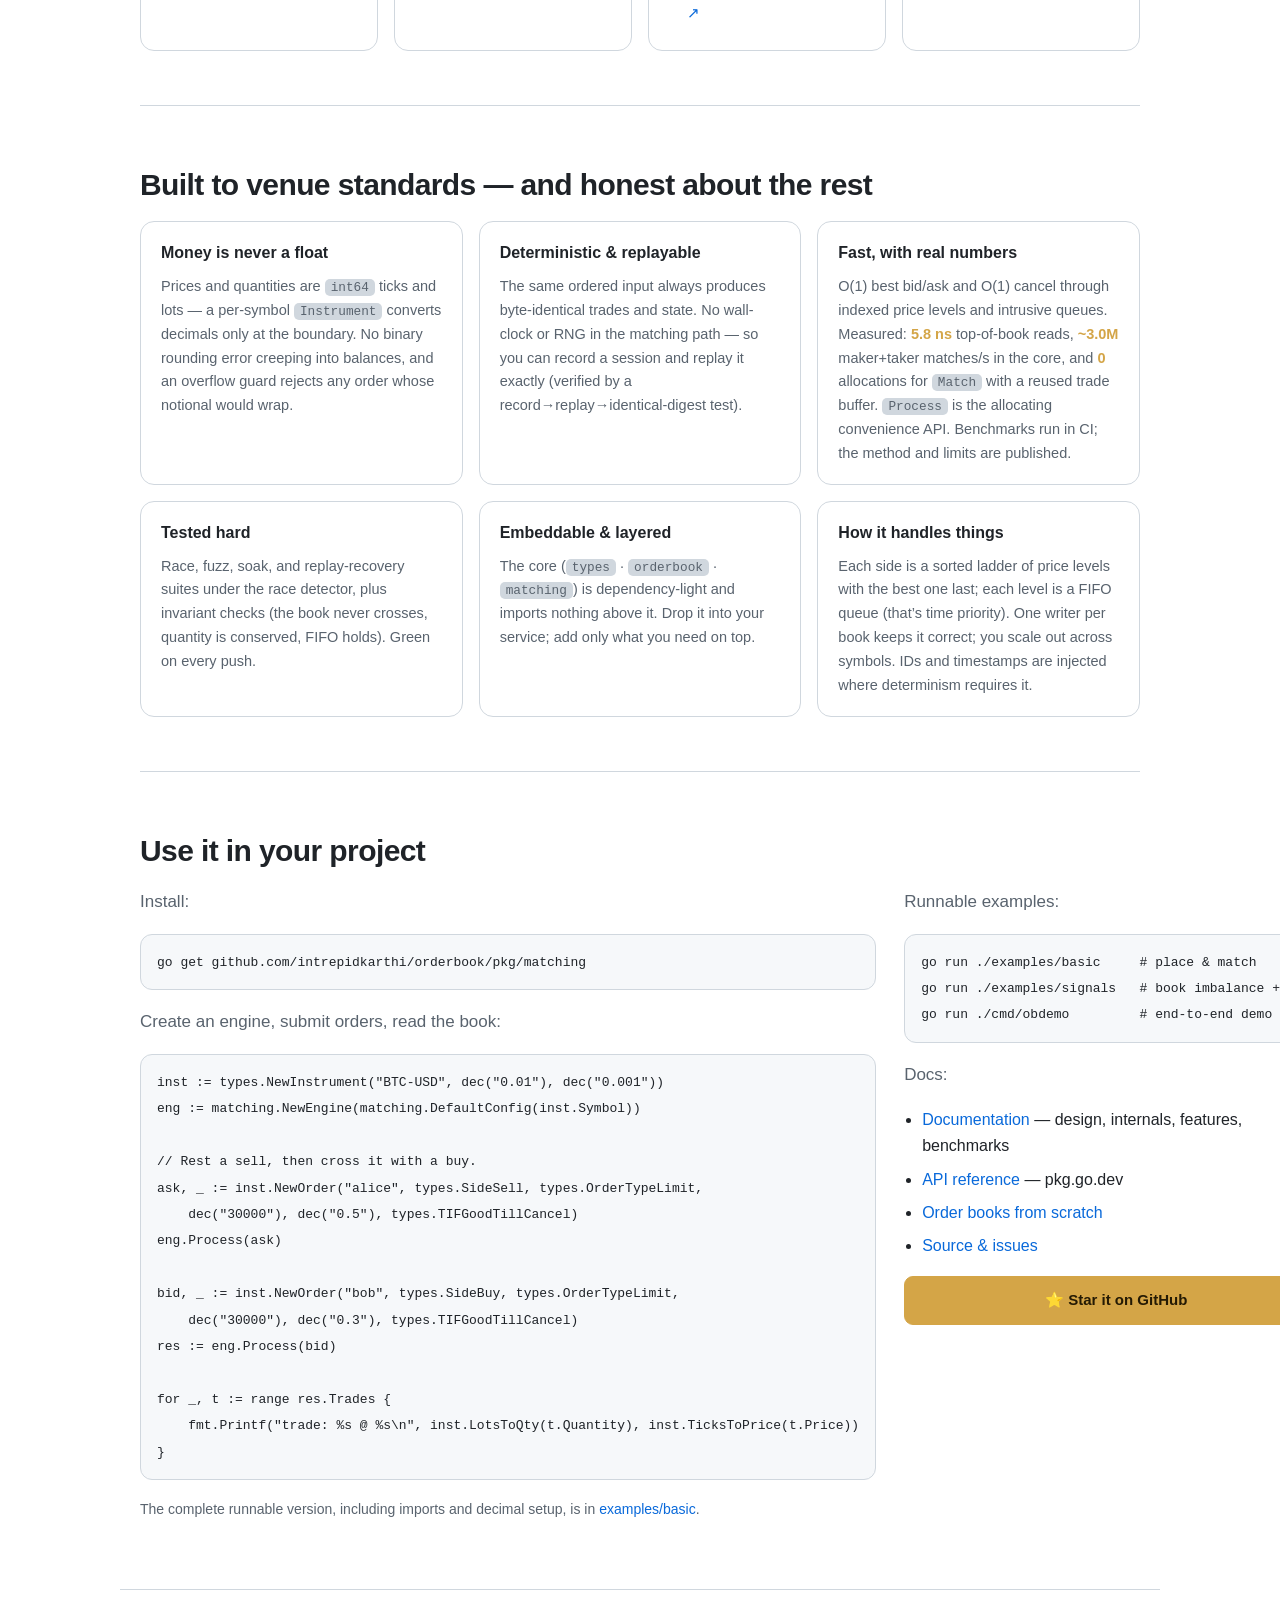
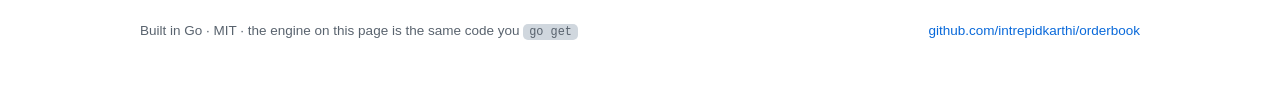
==== commit b241e4fe: "docs: BOOK-LADDER §6.10, real flow adopts v1; SPEC §6.2, the site, M11 and the changelog describe th" ====
--- a/web/index.html
+++ b/web/index.html
@@ -231,7 +231,7 @@
         </div>
         <div class="prod">
           <h3>How it handles things</h3>
-          <p>Each side is a <code>map[price]→level</code> plus a sorted price ladder; each level is
+          <p>Each side is a sorted ladder of price levels with the best one last; each level is
           a FIFO queue (that’s time priority). One writer per book keeps it correct; you scale
           out across symbols. IDs and timestamps are injected where determinism requires it.</p>
         </div>
--- a/web/style.css
+++ b/web/style.css
@@ -139,10 +139,19 @@
 .docs-top { position: sticky; top: 0; z-index: 40; display: flex; align-items: center; justify-content: space-between;
   padding: 12px 28px; border-bottom: 1px solid var(--line); background: color-mix(in srgb, var(--bg) 88%, transparent); backdrop-filter: blur(8px); }
 .docs-toplinks { display: flex; gap: 20px; font-size: 14px; }
+@media (max-width: 800px) {
+  .docs-top { padding: 12px 16px; gap: 16px; }
+  .docs-top .brand { flex-shrink: 0; }
+  .docs-toplinks { gap: 14px; min-width: 0; overflow-x: auto; scrollbar-width: none;
+    -webkit-mask-image: linear-gradient(to right, #000 82%, transparent); mask-image: linear-gradient(to right, #000 82%, transparent); }
+  .docs-toplinks a { white-space: nowrap; }
+  .docs-main .tbl { display: block; overflow-x: auto; }
+}
+.docs-main pre.code { overflow-x: auto; }
 .docs-toplinks a { color: var(--muted); } .docs-toplinks a:hover { color: var(--fg); text-decoration: none; }
 
 .docs { display: grid; grid-template-columns: 230px minmax(0, 1fr); gap: 40px; max-width: 1020px; margin: 0 auto; padding: 0 28px; }
-@media (max-width: 800px) { .docs { grid-template-columns: 1fr; } .docs-nav { display: none; } }
+@media (max-width: 800px) { .docs { grid-template-columns: minmax(0, 1fr); padding: 0 16px; } .docs-nav { display: none; } }
 
 .docs-nav { position: sticky; top: 64px; align-self: start; height: calc(100vh - 80px); overflow-y: auto; padding: 28px 0; }
 .docs-nav nav { display: flex; flex-direction: column; gap: 2px; }
@@ -151,7 +160,7 @@
 .docs-nav a:hover { color: var(--fg); text-decoration: none; }
 .docs-nav a.on { color: var(--fg); border-left-color: var(--gold); }
 
-.docs-main { max-width: 720px; padding: 30px 0 90px; }
+.docs-main { width: 100%; max-width: 720px; min-width: 0; padding: 30px 0 90px; }
 .docs-main h1 { font-size: 30px; letter-spacing: -.02em; margin: 0 0 16px; }
 .docs-main h2 { font-size: 22px; letter-spacing: -.01em; margin: 46px 0 12px; padding-top: 10px; border-top: 1px solid var(--line); }
 .docs-main h3 { font-size: 16px; margin: 26px 0 8px; }
